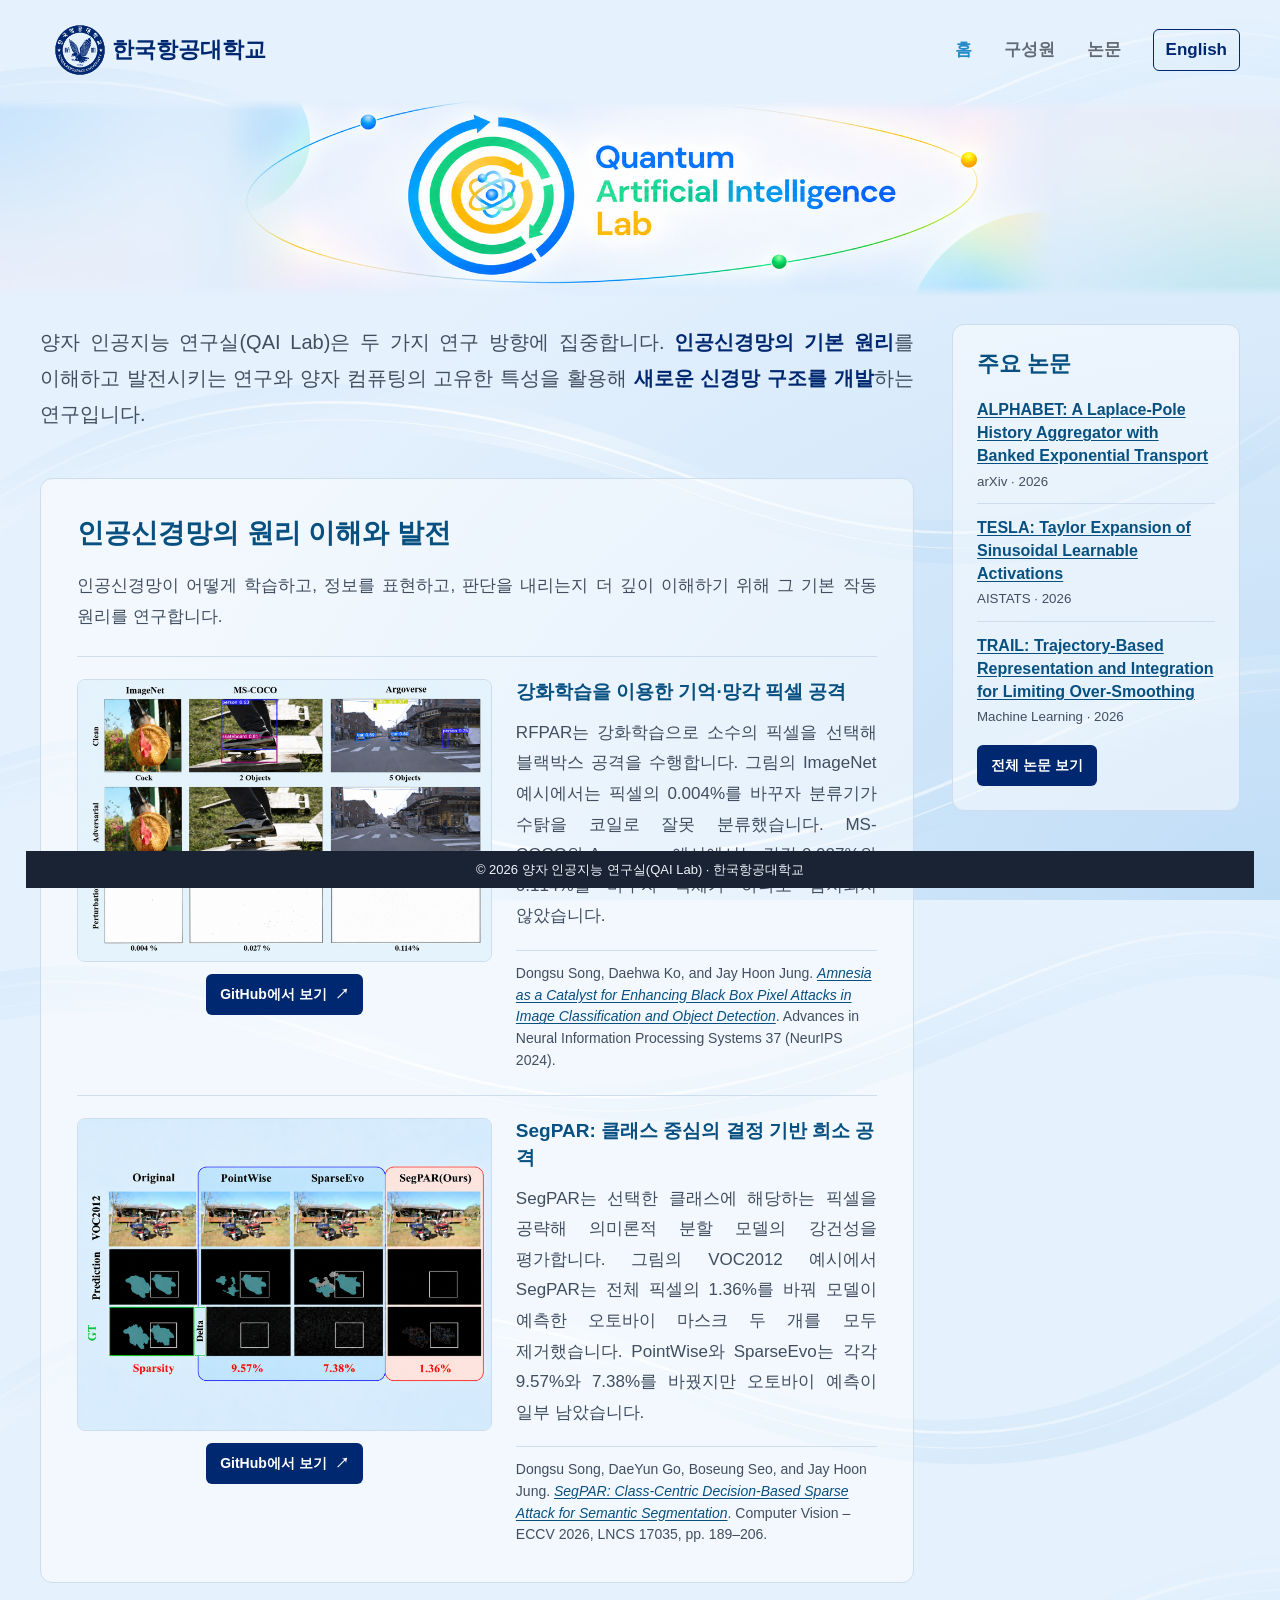
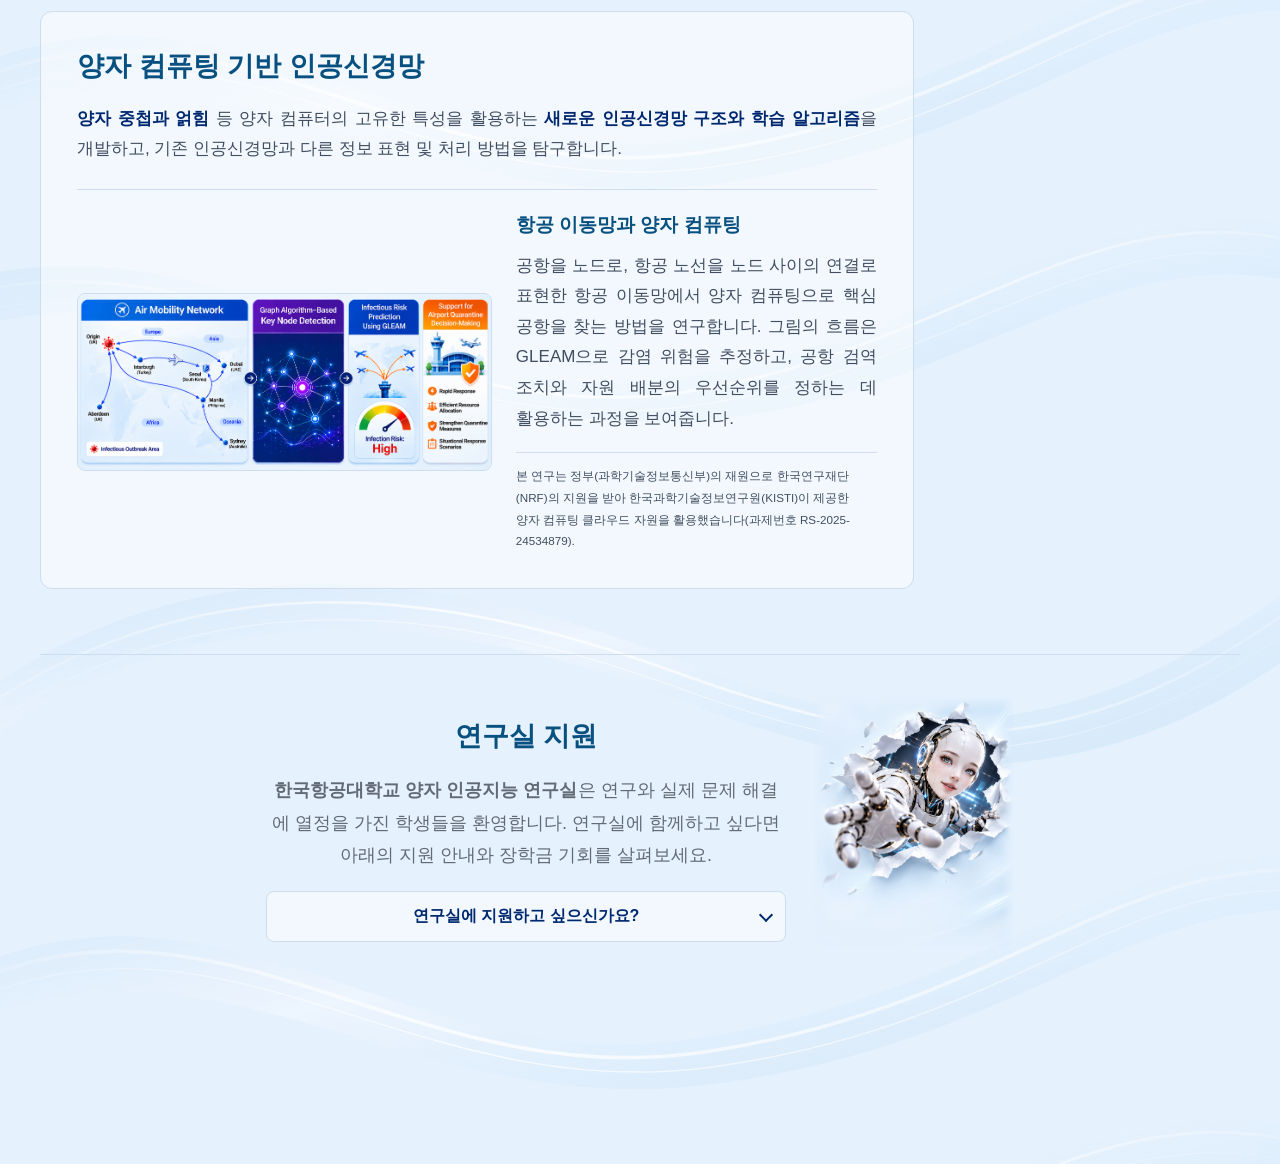
==== ko/index.html @ aff73ffa "Show selected publications on the Korean homepage" ====
<!doctype html>
<html lang="ko">
<head>
  <meta charset="utf-8">
  <meta name="viewport" content="width=device-width, initial-scale=1">
  <meta name="description" content="한국항공대학교 양자 인공지능 연구실(QAI Lab)입니다.">
  <title>QAI Lab | 양자 인공지능 연구실</title>
  <link rel="stylesheet" href="../assets/css/styles.css">
</head>
<body>
  <a class="skip-link" href="#main">본문 바로가기</a>
  <header class="site-header">
    <div class="container header-inner">
      <a class="brand" href="https://www.kau.ac.kr/" aria-label="한국항공대학교 공식 홈페이지">
        <img src="../assets/images/kau-emblem.png" width="80" height="80" alt="한국항공대학교 로고">
        <span>한국항공대학교</span>
      </a>
      <nav aria-label="주 메뉴">
        <ul class="nav-links">
          <li><a href="#home" aria-current="page">홈</a></li>
          <li><a href="members.html">구성원</a></li>
          <li><a href="publications.html">논문</a></li>
          <li><a class="language-switch" href="../index.html" hreflang="en" lang="en">English</a></li>
        </ul>
      </nav>
    </div>
  </header>
  <main id="main">
    <section class="hero" id="home" aria-label="양자 인공지능 연구실">
      <img src="../assets/images/Quantum_AI_Lab_redrawn_2172x333.png" width="2172" height="333" fetchpriority="high" alt="양자 인공지능 연구실 배너">
    </section>
    <section class="intro container home-overview" aria-label="연구실 소개">
      <p class="intro-lead">양자 인공지능 연구실(QAI Lab)은 두 가지 연구 방향에 집중합니다. <strong>인공신경망의 기본 원리</strong>를 이해하고 발전시키는 연구와 양자 컴퓨팅의 고유한 특성을 활용해 <strong>새로운 신경망 구조를 개발</strong>하는 연구입니다.</p>

      <aside class="home-publications" aria-labelledby="home-publications-title">
        <h2 id="home-publications-title">주요 논문</h2>
        <ul class="publication-list" role="list" lang="en">
          <li>
            <a href="publications.html#publication-alphabet">ALPHABET: A Laplace-Pole History Aggregator with Banked Exponential Transport</a>
            <small>arXiv · 2026</small>
          </li>
          <li>
            <a href="publications.html#publication-tesla">TESLA: Taylor Expansion of Sinusoidal Learnable Activations</a>
            <small>AISTATS · 2026</small>
          </li>
          <li>
            <a href="publications.html#publication-trail">TRAIL: Trajectory-Based Representation and Integration for Limiting Over-Smoothing</a>
            <small>Machine Learning · 2026</small>
          </li>
        </ul>
        <a class="research-teaser-link" href="publications.html">전체 논문 보기</a>
      </aside>

      <section class="research-direction" aria-labelledby="research-neural">
        <h2 id="research-neural">인공신경망의 원리 이해와 발전</h2>
        <p>인공신경망이 어떻게 학습하고, 정보를 표현하고, 판단을 내리는지 더 깊이 이해하기 위해 그 기본 작동 원리를 연구합니다.</p>

        <section class="research-topic research-teaser" aria-labelledby="research-rfpar">
          <div class="research-teaser-media">
            <a class="research-teaser-image" href="../assets/images/rfpar.png" target="_blank" rel="noopener" aria-label="RFPAR 원본 이미지를 새 탭에서 열기">
              <img src="../assets/images/rfpar.png" width="1520" height="1034" loading="lazy" alt="ImageNet, MS-COCO, Argoverse의 원본 이미지와 RFPAR 공격 결과, 그리고 변경된 픽셀을 비교한 그림.">
            </a>
            <a class="research-teaser-link" href="https://github.com/KAU-QuantumAILab/RFPAR">GitHub에서 보기 <span aria-hidden="true">↗</span></a>
          </div>
          <div>
            <h3 id="research-rfpar">강화학습을 이용한 기억·망각 픽셀 공격</h3>
            <p>RFPAR는 강화학습으로 소수의 픽셀을 선택해 블랙박스 공격을 수행합니다. 그림의 ImageNet 예시에서는 픽셀의 0.004%를 바꾸자 분류기가 수탉을 코일로 잘못 분류했습니다. MS-COCO와 Argoverse 예시에서는 각각 0.027%와 0.114%를 바꾸자 객체가 하나도 탐지되지 않았습니다.</p>
            <p class="research-teaser-citation" lang="en">Dongsu Song, Daehwa Ko, and Jay Hoon Jung. <cite><a href="https://proceedings.nips.cc/paper_files/paper/2024/hash/9e770fcdb456400325c11d58b3a04d08-Abstract-Conference.html">Amnesia as a Catalyst for Enhancing Black Box Pixel Attacks in Image Classification and Object Detection</a></cite>. Advances in Neural Information Processing Systems 37 (NeurIPS 2024).</p>
          </div>
        </section>

        <section class="research-topic research-teaser" aria-labelledby="research-segpar">
          <div class="research-teaser-media">
            <a class="research-teaser-image" href="../assets/images/eccv2.png" target="_blank" rel="noopener" aria-label="SegPAR 원본 이미지를 새 탭에서 열기">
              <img src="../assets/images/eccv2.png" width="1446" height="800" loading="lazy" alt="VOC2012의 원본 분할 결과와 PointWise, SparseEvo, SegPAR 공격 이후의 결과를 비교한 그림.">
            </a>
            <a class="research-teaser-link" href="https://github.com/KAU-QuantumAILab/SegPAR">GitHub에서 보기 <span aria-hidden="true">↗</span></a>
          </div>
          <div>
            <h3 id="research-segpar">SegPAR: 클래스 중심의 결정 기반 희소 공격</h3>
            <p>SegPAR는 선택한 클래스에 해당하는 픽셀을 공략해 의미론적 분할 모델의 강건성을 평가합니다. 그림의 VOC2012 예시에서 SegPAR는 전체 픽셀의 1.36%를 바꿔 모델이 예측한 오토바이 마스크 두 개를 모두 제거했습니다. PointWise와 SparseEvo는 각각 9.57%와 7.38%를 바꿨지만 오토바이 예측이 일부 남았습니다.</p>
            <p class="research-teaser-citation" lang="en">Dongsu Song, DaeYun Go, Boseung Seo, and Jay Hoon Jung. <cite><a href="https://arxiv.org/abs/2608.11285">SegPAR: Class-Centric Decision-Based Sparse Attack for Semantic Segmentation</a></cite>. Computer Vision – ECCV 2026, LNCS 17035, pp. 189–206.</p>
          </div>
        </section>
      </section>

      <section class="research-direction" aria-labelledby="research-quantum">
        <h2 id="research-quantum">양자 컴퓨팅 기반 인공신경망</h2>
        <p><strong>양자 중첩과 얽힘</strong> 등 양자 컴퓨터의 고유한 특성을 활용하는 <strong>새로운 인공신경망 구조와 학습 알고리즘</strong>을 개발하고, 기존 인공신경망과 다른 정보 표현 및 처리 방법을 탐구합니다.</p>
        <section class="research-topic research-teaser" aria-labelledby="research-qai-algorithm">
          <div class="research-teaser-media research-teaser-media-centered">
            <a class="research-teaser-image" href="../assets/images/QAI-Algorithm.png" target="_blank" rel="noopener" aria-label="QAI 알고리즘 원본 이미지를 새 탭에서 열기">
              <img src="../assets/images/QAI-Algorithm.png" width="1918" height="820" loading="lazy" alt="항공 이동망 분석에서 그래프 기반 핵심 공항 식별, GLEAM 감염 위험 추정, 공항 검역 의사결정으로 이어지는 흐름.">
            </a>
          </div>
          <div>
            <h3 id="research-qai-algorithm">항공 이동망과 양자 컴퓨팅</h3>
            <p>공항을 노드로, 항공 노선을 노드 사이의 연결로 표현한 항공 이동망에서 양자 컴퓨팅으로 핵심 공항을 찾는 방법을 연구합니다. 그림의 흐름은 GLEAM으로 감염 위험을 추정하고, 공항 검역 조치와 자원 배분의 우선순위를 정하는 데 활용하는 과정을 보여줍니다.</p>
            <p class="research-teaser-citation"><small>본 연구는 정부(과학기술정보통신부)의 재원으로 한국연구재단(NRF)의 지원을 받아 한국과학기술정보연구원(KISTI)이 제공한 양자 컴퓨팅 클라우드 자원을 활용했습니다(과제번호 RS-2025-24534879).</small></p>
          </div>
        </section>
      </section>
    </section>
    <div class="content-sections container">
      <section class="content-section join-us-layout" id="join-us" aria-labelledby="join-us-title">
        <div>
          <h2 id="join-us-title">연구실 지원</h2>
          <p><strong>한국항공대학교 양자 인공지능 연구실</strong>은 연구와 실제 문제 해결에 열정을 가진 학생들을 환영합니다. 연구실에 함께하고 싶다면 아래의 지원 안내와 장학금 기회를 살펴보세요.</p>
          <details class="join-us-contact">
            <summary>연구실에 지원하고 싶으신가요?</summary>
            <div class="join-us-contact-info">
              한국항공대학교 정재훈 교수에게 문의하기<br>
              <a href="mailto:jhjung@kau.ac.kr">jhjung@kau.ac.kr</a>
            </div>
          </details>
        </div>
        <img src="../assets/images/join-us.png" width="1086" height="1448" loading="lazy" alt="종이가 찢어진 틈 사이로 손을 내미는 휴머노이드 로봇.">
      </section>
    </div>
  </main>
  <footer class="site-footer">
    <p>© 2026 양자 인공지능 연구실(QAI Lab) · 한국항공대학교</p>
  </footer>
</body>
</html>
---- assets/css/styles.css ----
:root {
  color-scheme: light;
  --blue: #075080;
  --text: #626b75;
  --line: #cddded;
  --page-bg: #e5f1fd;
  --footer-clearance: calc(88px + env(safe-area-inset-bottom, 0px));
}
* { box-sizing: border-box; }
html { scroll-behavior: smooth; scroll-padding-top: 24px; scroll-padding-bottom: var(--footer-clearance); background: var(--page-bg); }
body { margin: 0; padding-bottom: var(--footer-clearance); font-family: Arial, "Noto Sans", sans-serif; color: var(--text); background-color: var(--page-bg); background-image: url("../images/page-waves.svg"), radial-gradient(ellipse at bottom right, #c0ddf6 0%, transparent 65%); background-size: 100% 100vh, auto; background-repeat: repeat-y, no-repeat; background-attachment: scroll, fixed; min-height: 100vh; line-height: 1.8; }
a { color: inherit; }
.container { width: min(1320px, calc(100% - 80px)); margin-inline: auto; }
.skip-link { position: absolute; top: -100px; left: 16px; z-index: 10; padding: 8px 16px; background: var(--page-bg); color: var(--blue); }
.skip-link:focus { top: 12px; }
a:focus-visible { outline: 3px solid #308bc4; outline-offset: 5px; }
.site-header { background: transparent; }
.header-inner { min-height: 100px; display: flex; align-items: center; justify-content: space-between; gap: 24px; }
.brand { display: inline-flex; align-items: center; gap: 4px; text-decoration: none; color: #002870; font-size: 22px; font-weight: 700; line-height: 1.3; }
/* Offset the whitespace inside the emblem so the visible logo sits beside the name. */
.brand img { display: block; flex-shrink: 0; width: 80px; height: 80px; margin-right: -12px; object-fit: contain; }

.nav-links { display: flex; align-items: center; gap: 32px; list-style: none; padding: 0; margin: 0; }
.nav-links a { display: block; padding-block: 10px; font-size: 17px; font-weight: 700; text-decoration: none; }
.nav-links a:hover { color: #258bc9; }
.nav-links a[aria-current="page"] { color: #258bc9; }
.nav-links .language-switch { padding: 5px 12px; border: 1px solid currentColor; border-radius: 6px; color: #002870; white-space: nowrap; }
.nav-links .language-switch:hover { background: #dceafa; }
:lang(ko) .intro p { word-break: keep-all; overflow-wrap: anywhere; }
.hero { background: transparent; }
.hero img { display: block; width: 100%; max-width: 2172px; height: auto; margin-inline: auto; -webkit-mask-image: linear-gradient(to bottom, transparent, #000 5%, #000 95%, transparent); mask-image: linear-gradient(to bottom, transparent, #000 5%, #000 95%, transparent); }
.intro { max-width: 960px; padding-block: 28px 65px; color: #414e60; }
.intro p { text-align: justify; font-size: 17px; }
.intro .intro-lead { font-size: clamp(16px, 2vw, 20px); }
.intro strong { color: #002870; }
.home-publications {
  padding: clamp(16px, 2vw, 24px);
  border: 1px solid var(--line);
  border-radius: 12px;
  background: rgba(255, 255, 255, 0.5);
}
.home-publications h2 { font-size: 22px; }
.home-publications .publication-list { margin-bottom: 18px; }
.home-publications .publication-list > li { line-height: 1.45; }
.home-publications .publication-list > li + li { margin-top: 12px; padding-top: 12px; }
.home-publications .publication-list a { color: var(--blue); font-weight: 700; text-underline-offset: 2px; }
.home-publications .publication-list small { display: block; margin-top: 4px; }
@media (min-width: 1100px) {
  .home-overview {
    display: grid;
    grid-template-columns: minmax(0, 1fr) minmax(16rem, 24%);
    column-gap: clamp(24px, 3vw, 44px);
    max-width: 1320px;
  }
  .home-overview > .intro-lead,
  .home-overview > .research-direction { grid-column: 1; }
  .home-publications { grid-column: 2; grid-row: 1 / span 3; align-self: start; }
}
.research-direction {
  margin-top: 28px;
  padding: clamp(18px, 4vw, 36px);
  border: 1px solid var(--line);
  border-radius: 12px;
  background: rgba(255, 255, 255, 0.5);
}
.research-direction h2 { font-size: clamp(20px, 2.5vw, 27px); }
.research-topic { margin-top: 24px; padding-top: 22px; border-top: 1px solid var(--line); }
.research-topic h3 { margin: 0 0 12px; color: var(--blue); font-size: clamp(17px, 2vw, 21px); line-height: 1.4; }
.research-teaser h3 { font-size: clamp(15px, calc(2vw - 2px), 19px); }
.research-direction p:last-child { margin-bottom: 0; }
.research-teaser { display: grid; grid-template-columns: minmax(0, 1.15fr) minmax(0, 1fr); align-items: start; gap: 24px; }
.research-teaser-media { display: grid; justify-items: start; gap: 12px; }
.research-teaser-media-centered { align-self: center; }
.research-teaser-image { display: block; width: 100%; cursor: zoom-in; }
.research-teaser-media img { display: block; width: 100%; height: auto; border: 1px solid var(--line); border-radius: 8px; }
.research-teaser-link { justify-self: center; display: inline-flex; align-items: center; gap: 8px; padding: 8px 14px; border-radius: 6px; background: #002870; color: #fff; font-size: 14px; font-weight: 700; text-decoration: none; }
.research-teaser-link:hover { background: var(--blue); }
.intro p.research-teaser-citation { padding-top: 12px; border-top: 1px solid var(--line); font-size: 14px; line-height: 1.55; text-align: left; }
.research-teaser-citation a { color: var(--blue); text-underline-offset: 2px; }
@media (max-width: 680px) {
  .research-teaser { grid-template-columns: minmax(0, 1fr); gap: 18px; }
}
h1, h2 { color: var(--blue); line-height: 1.4; }
h1 { margin: 0 0 42px; text-align: center; font-size: clamp(24px, 2.2vw, 34px); }
p { margin: 0 0 18px; font-size: 18px; }
.placeholder { color: #737c86; }
.content-sections { padding-bottom: 70px; }
.content-section { padding-block: 42px; border-top: 1px solid var(--line); }
.publication-year + .publication-year { margin-top: 36px; }
.publication-year > h2 {
  padding-bottom: 8px;
  border-bottom: 1px solid var(--line);
}
.publication-list { list-style: none; margin: 0; padding-inline-start: 0; }
.publication-list > li + li {
  margin-top: 18px;
  padding-top: 18px;
  border-top: 1px solid var(--line);
}
.publication-list > li[id]:target .publication-entry {
  outline: 2px solid var(--blue);
  outline-offset: 6px;
  border-radius: 6px;
}
.publication-entry {
  display: grid;
  grid-template-columns: minmax(0, 230px) minmax(0, 1fr);
  gap: clamp(16px, 3vw, 28px);
  align-items: center;
}
.publication-entry > p { margin: 0; overflow-wrap: anywhere; }
.publication-teaser { display: block; width: 100%; max-width: 260px; }
.publication-teaser img {
  display: block;
  width: 100%;
  height: auto;
  aspect-ratio: 13 / 8;
  object-fit: contain;
  border: 1px solid var(--line);
  border-radius: 8px;
  background: #fff;
}
.publication-teaser--illustration { margin: 0; }
.publication-teaser--illustration figcaption {
  margin-top: 4px;
  color: var(--text);
  font-size: 12px;
  line-height: 1.4;
}
.publication-teaser--alphabet {
  display: grid;
  place-items: center;
  aspect-ratio: 13 / 8;
  border: 1px solid var(--line);
  border-radius: 8px;
  background: #f8f9fd url("../images/publications/alphabet-frame.png") center / cover no-repeat;
}
.publication-teaser--alphabet svg { display: block; width: 50%; height: auto; }
.publication-teaser--tesla img {
  aspect-ratio: 2284 / 2450;
  object-fit: cover;
  object-position: top;
}
@media (max-width: 600px) {
  .publication-entry { grid-template-columns: minmax(0, 1fr); gap: 12px; }
}
.join-us-layout {
  display: grid;
  grid-template-columns: minmax(0, 520px) minmax(0, 200px);
  justify-content: center;
  align-items: center;
  gap: clamp(16px, 3vw, 28px);
  text-align: center;
}
.join-us-layout p { margin-bottom: 0; }
.join-us-layout img {
  display: block;
  width: 100%;
  max-width: 200px;
  height: auto;
  mask-image:
    linear-gradient(to right, transparent, #000 7%, #000 94%, transparent),
    linear-gradient(to bottom, transparent, #000 5%, #000 68%, transparent 94%);
  mask-composite: intersect;
}
.join-us-contact {
  margin-top: 20px;
  border: 1px solid var(--line);
  border-radius: 8px;
  background: rgba(255, 255, 255, 0.5);
}
.join-us-contact summary {
  position: relative;
  padding: 10px 32px;
  color: #002870;
  font-weight: 700;
  cursor: pointer;
  list-style: none;
}
.join-us-contact summary::-webkit-details-marker { display: none; }
.join-us-contact summary::after {
  content: "";
  position: absolute;
  top: 50%;
  right: 14px;
  width: 8px;
  height: 8px;
  border-right: 2px solid currentColor;
  border-bottom: 2px solid currentColor;
  transform: translateY(-70%) rotate(45deg);
}
.join-us-contact[open] summary::after { transform: translateY(-30%) rotate(225deg); }
.join-us-contact-info { padding: 10px 12px; border-top: 1px solid var(--line); }
.join-us-contact-info a { color: #002870; }
@media (max-width: 680px) {
  .join-us-layout { grid-template-columns: minmax(0, 520px); }
  .join-us-layout img { justify-self: center; }
}
h2 { margin: 0 0 18px; font-size: 27px; }
.site-footer {
  position: fixed;
  inset-inline: clamp(8px, 2vw, 32px);
  bottom: calc(12px + env(safe-area-inset-bottom, 0px));
  z-index: 5;
  padding: 9px 16px;
  background: #192334;
  color: #f1f5fa;
  text-align: center;
}
.site-footer p {
  margin: 0;
  font-size: 13px;
  line-height: 1.5;
  text-wrap: balance;
}
@media (max-width: 1000px) {
  .container { width: calc(100% - 40px); }
  .header-inner { flex-direction: column; gap: 4px; padding-block: 14px; }
  .brand { font-size: clamp(16px, 3.5vw, 22px); }
  .brand img { width: 64px; height: 64px; margin-right: -9px; }
  .nav-links { justify-content: center; flex-wrap: wrap; gap: 2px 20px; }
  .nav-links a { font-size: 14px; }
  .intro { padding-block: 20px 40px; }
  h1 { margin-bottom: 26px; }
  p { font-size: 16px; }
  .intro p { font-size: 15px; }
  .content-section { padding-block: 30px; }
}
@media (prefers-reduced-motion: reduce) { html { scroll-behavior: auto; } }

.members-section {
  max-width: 1180px;
  margin-inline: auto;
  padding-block: clamp(28px, 5vw, 64px);
  border-top: 1px solid var(--line);
  color: #414e60;
}
.members-section > h1 {
  margin: 0 0 24px;
  text-align: left;
  font-size: clamp(24px, 3vw, 34px);
}
.member-lead > h1 { margin: 0 0 18px; text-align: start; font-size: 27px; }
.members-story { max-width: 85ch; font-size: clamp(15px, 1.4vw, 18px); line-height: 1.75; }
.members-story.member-lead-layout { display: flow-root; max-width: none; }
.member-lead-layout > p,
.member-lead-layout > ul { text-align: justify; letter-spacing: -0.02em; line-height: 1.4; }
.member-lead-layout .member-profile {
  float: right;
  margin-inline-start: clamp(24px, 4vw, 48px);
}
.members-story .members-research-title {
  margin: 0 0 16px;
  color: inherit;
  font-size: 1.2em;
  font-weight: 700;
  line-height: 1.4;
}
.members-story p { margin-bottom: 22px; font-size: inherit; }
.members-story p:last-child { margin-bottom: 0; }
.members-story ul { margin: 0 0 22px; padding-inline-start: 1.5em; }
.members-story li + li { margin-top: 14px; }
.member-profile {
  width: min(100%, 286px);
  margin: 0 0 24px;
  padding: 16px;
  border: 1px solid var(--line);
  border-radius: 10px;
  background: rgba(255, 255, 255, .55);
  text-align: center;
  font-size: 15px;
  line-height: 1.55;
}
.member-profile p { margin: 0; font-size: clamp(16px, 1.6vw, 21px); }
.member-profile img { display: block; width: 100%; height: auto; margin-bottom: 12px; border-radius: 6px; }
.member-profile h3 { margin: 0 0 4px; color: var(--blue); font-size: clamp(18px, 2vw, 22px); }
.member-groups {
  display: grid;
  grid-template-columns: repeat(3, minmax(0, 1fr));
  gap: 16px;
  margin-top: 36px;
}
.member-group {
  padding: 18px;
  border: 1px solid var(--line);
  border-radius: 10px;
  background: rgba(255, 255, 255, .55);
}
.member-group h2 { margin: 0; font-size: 19px; }
.member-groups.member-directory { grid-template-columns: minmax(0, 1fr); }
.member-roster {
  display: grid;
  grid-template-columns: repeat(auto-fill, minmax(min(100%, 132px), 1fr));
  gap: 20px;
  max-width: 684px;
  margin: 16px 0 0;
  padding: 0;
  list-style: none;
}
.member-roster li { max-width: 156px; text-align: center; font-weight: 700; }
.member-roster img {
  display: block;
  width: 100%;
  height: auto;
  aspect-ratio: 4 / 5;
  object-fit: contain;
  border-radius: 6px;
  margin-bottom: 8px;
}
@media (max-width: 720px) {
  .member-lead-layout .member-profile { float: none; margin-inline: auto; }
  .member-profile { margin-inline: auto; }
  .member-groups { grid-template-columns: 1fr; }
}
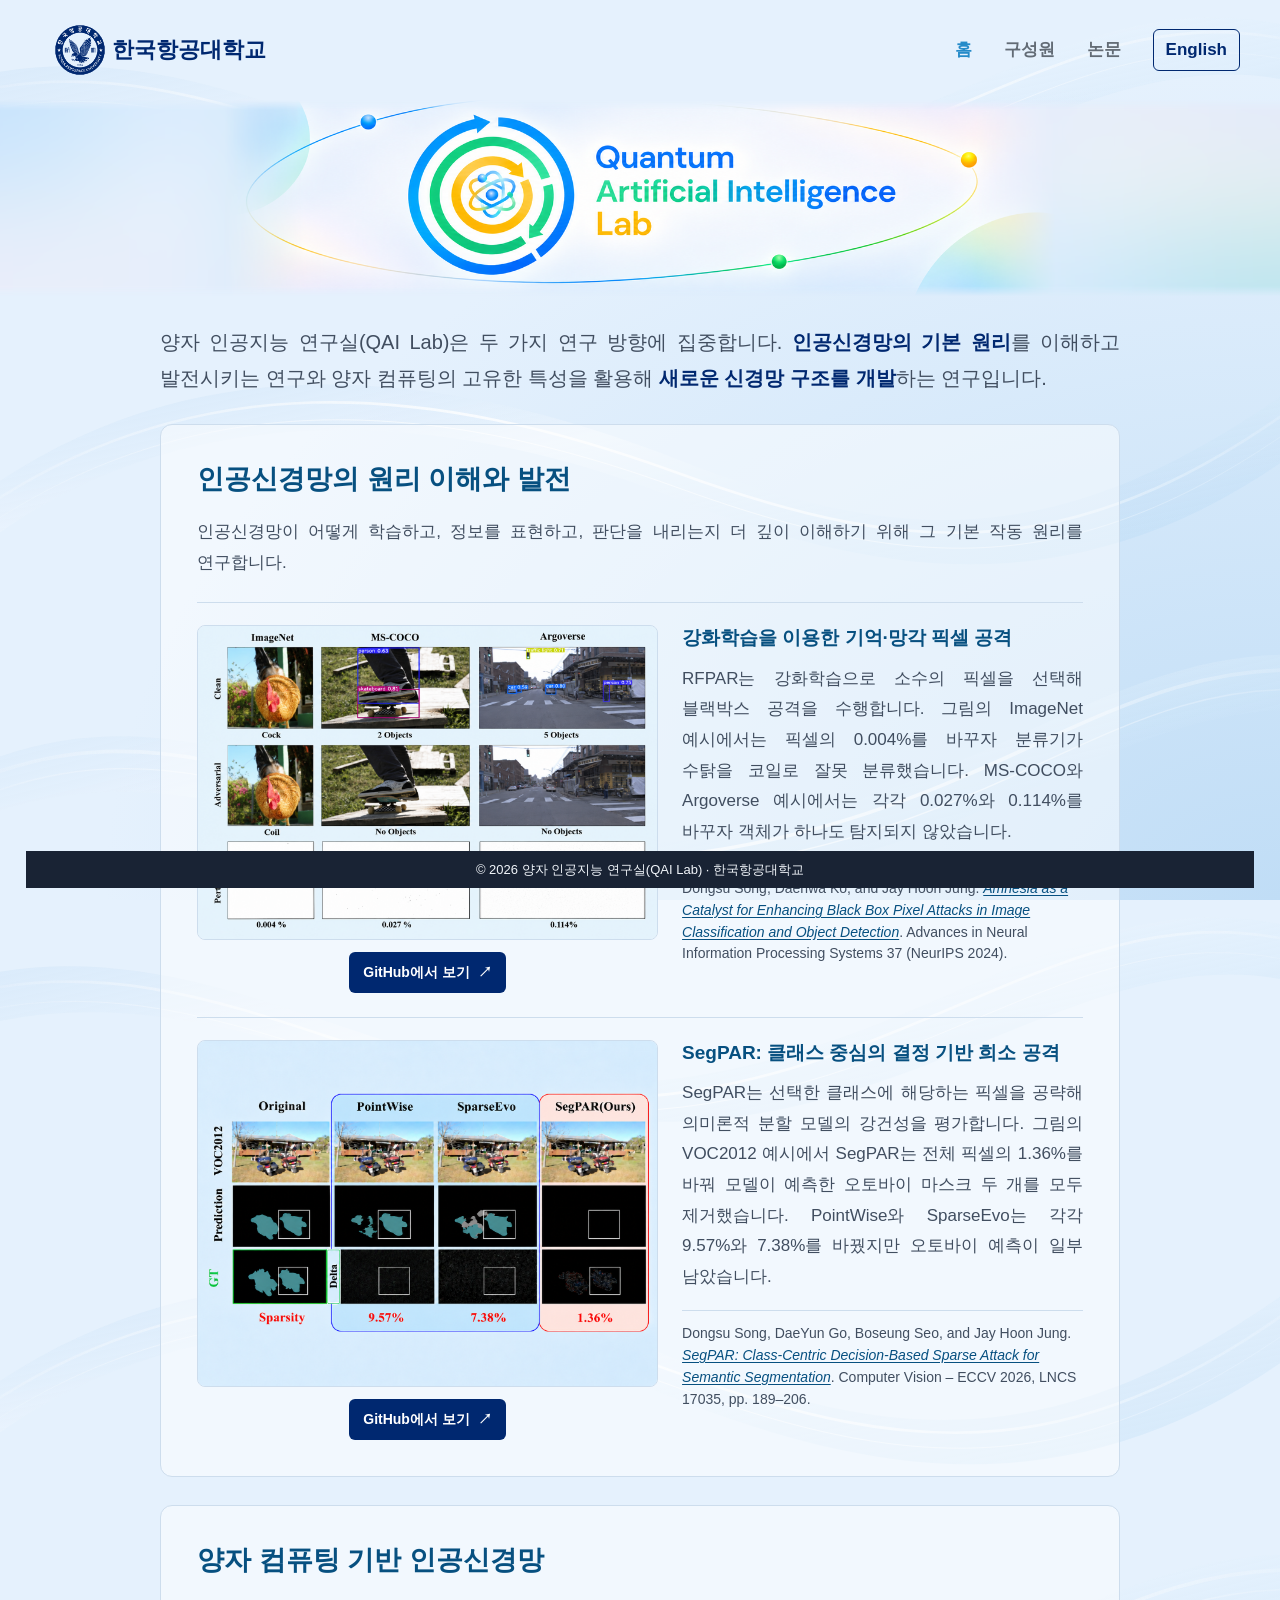
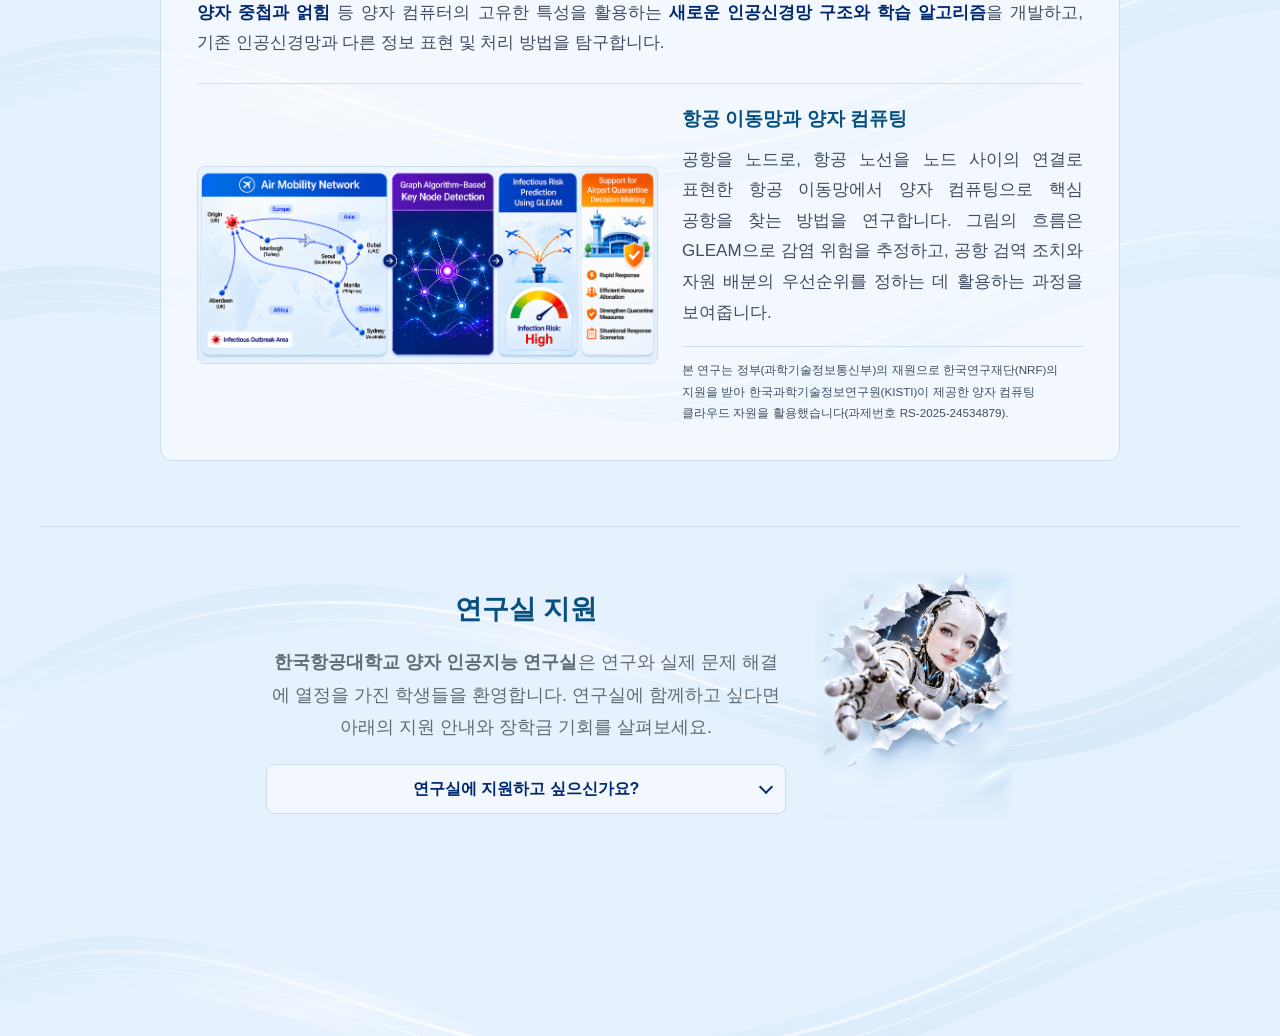
==== commit 6ed36381: "Revert selected publications changes to Korean homepage" ====
--- a/ko/index.html
+++ b/ko/index.html
@@ -29,27 +29,8 @@
     <section class="hero" id="home" aria-label="양자 인공지능 연구실">
       <img src="../assets/images/Quantum_AI_Lab_redrawn_2172x333.png" width="2172" height="333" fetchpriority="high" alt="양자 인공지능 연구실 배너">
     </section>
-    <section class="intro container home-overview" aria-label="연구실 소개">
+    <section class="intro container" aria-label="연구실 소개">
       <p class="intro-lead">양자 인공지능 연구실(QAI Lab)은 두 가지 연구 방향에 집중합니다. <strong>인공신경망의 기본 원리</strong>를 이해하고 발전시키는 연구와 양자 컴퓨팅의 고유한 특성을 활용해 <strong>새로운 신경망 구조를 개발</strong>하는 연구입니다.</p>
-
-      <aside class="home-publications" aria-labelledby="home-publications-title">
-        <h2 id="home-publications-title">주요 논문</h2>
-        <ul class="publication-list" role="list" lang="en">
-          <li>
-            <a href="publications.html#publication-alphabet">ALPHABET: A Laplace-Pole History Aggregator with Banked Exponential Transport</a>
-            <small>arXiv · 2026</small>
-          </li>
-          <li>
-            <a href="publications.html#publication-tesla">TESLA: Taylor Expansion of Sinusoidal Learnable Activations</a>
-            <small>AISTATS · 2026</small>
-          </li>
-          <li>
-            <a href="publications.html#publication-trail">TRAIL: Trajectory-Based Representation and Integration for Limiting Over-Smoothing</a>
-            <small>Machine Learning · 2026</small>
-          </li>
-        </ul>
-        <a class="research-teaser-link" href="publications.html">전체 논문 보기</a>
-      </aside>
 
       <section class="research-direction" aria-labelledby="research-neural">
         <h2 id="research-neural">인공신경망의 원리 이해와 발전</h2>
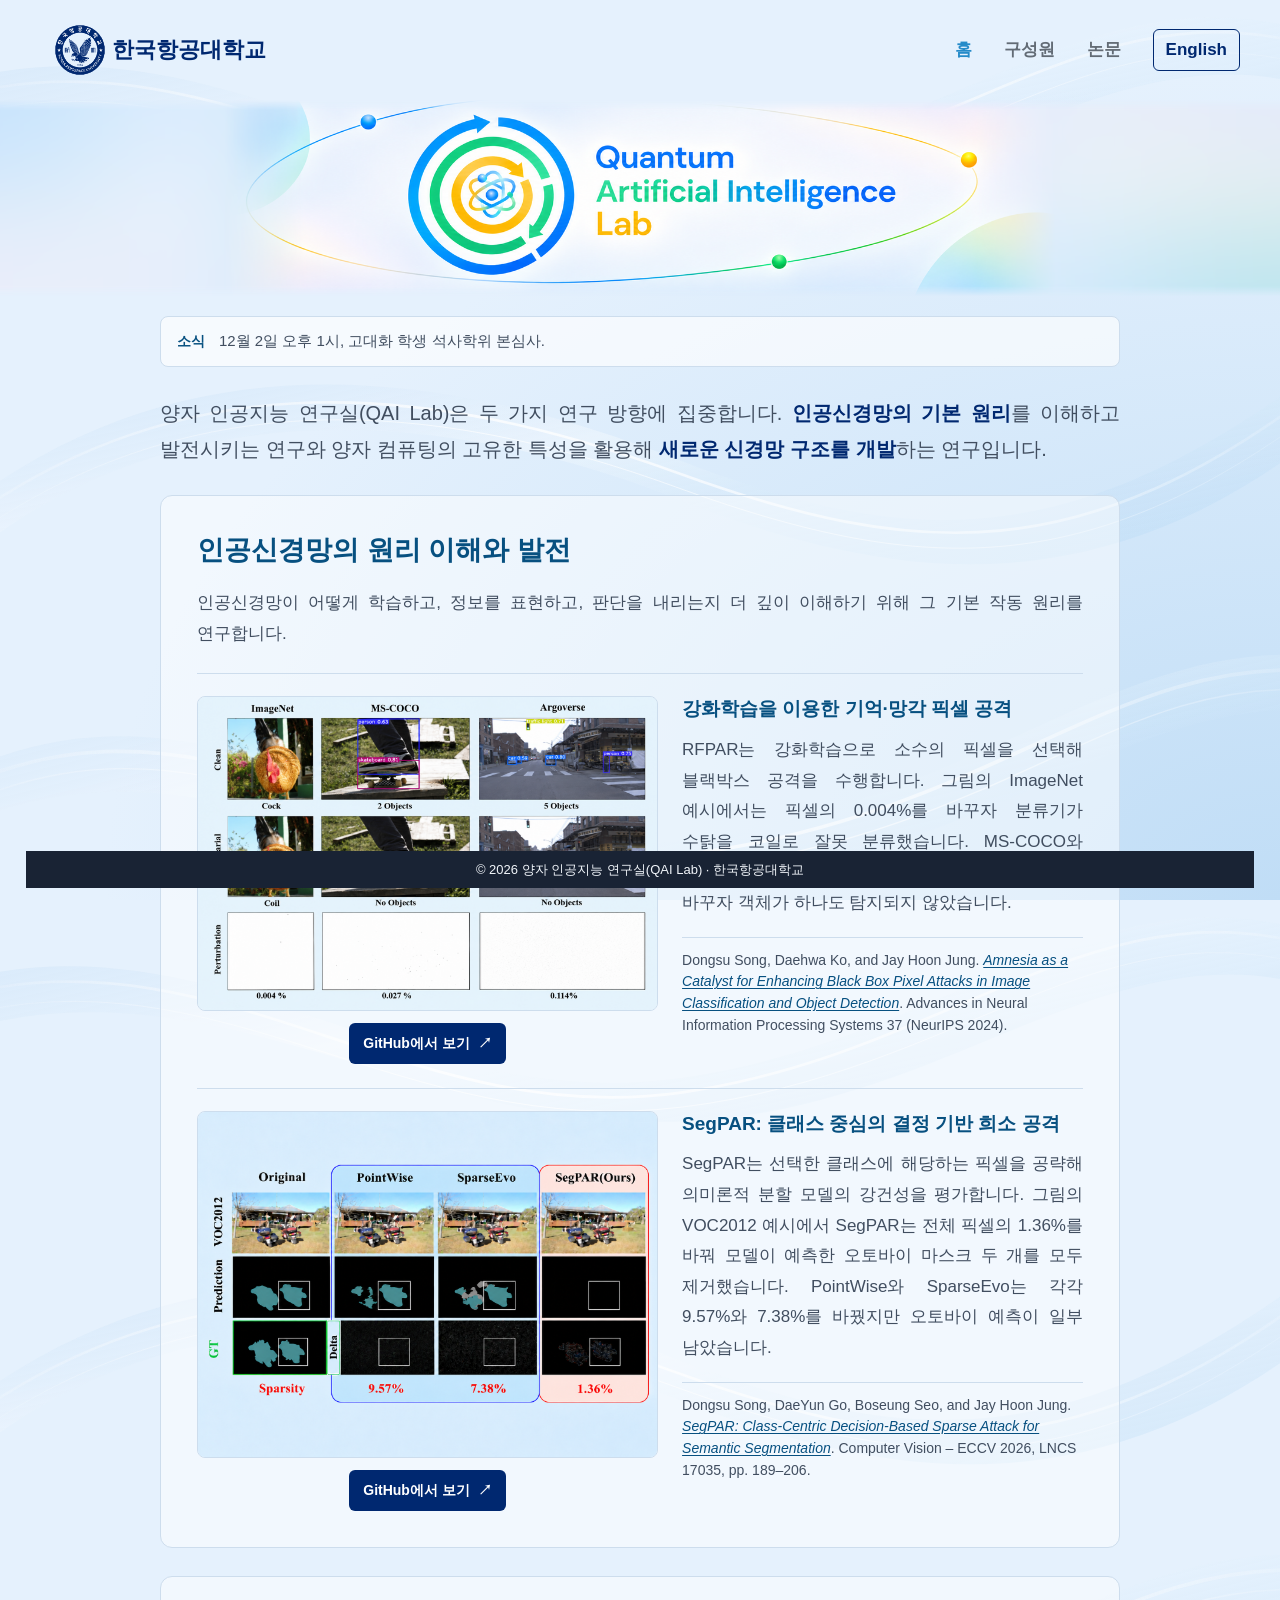
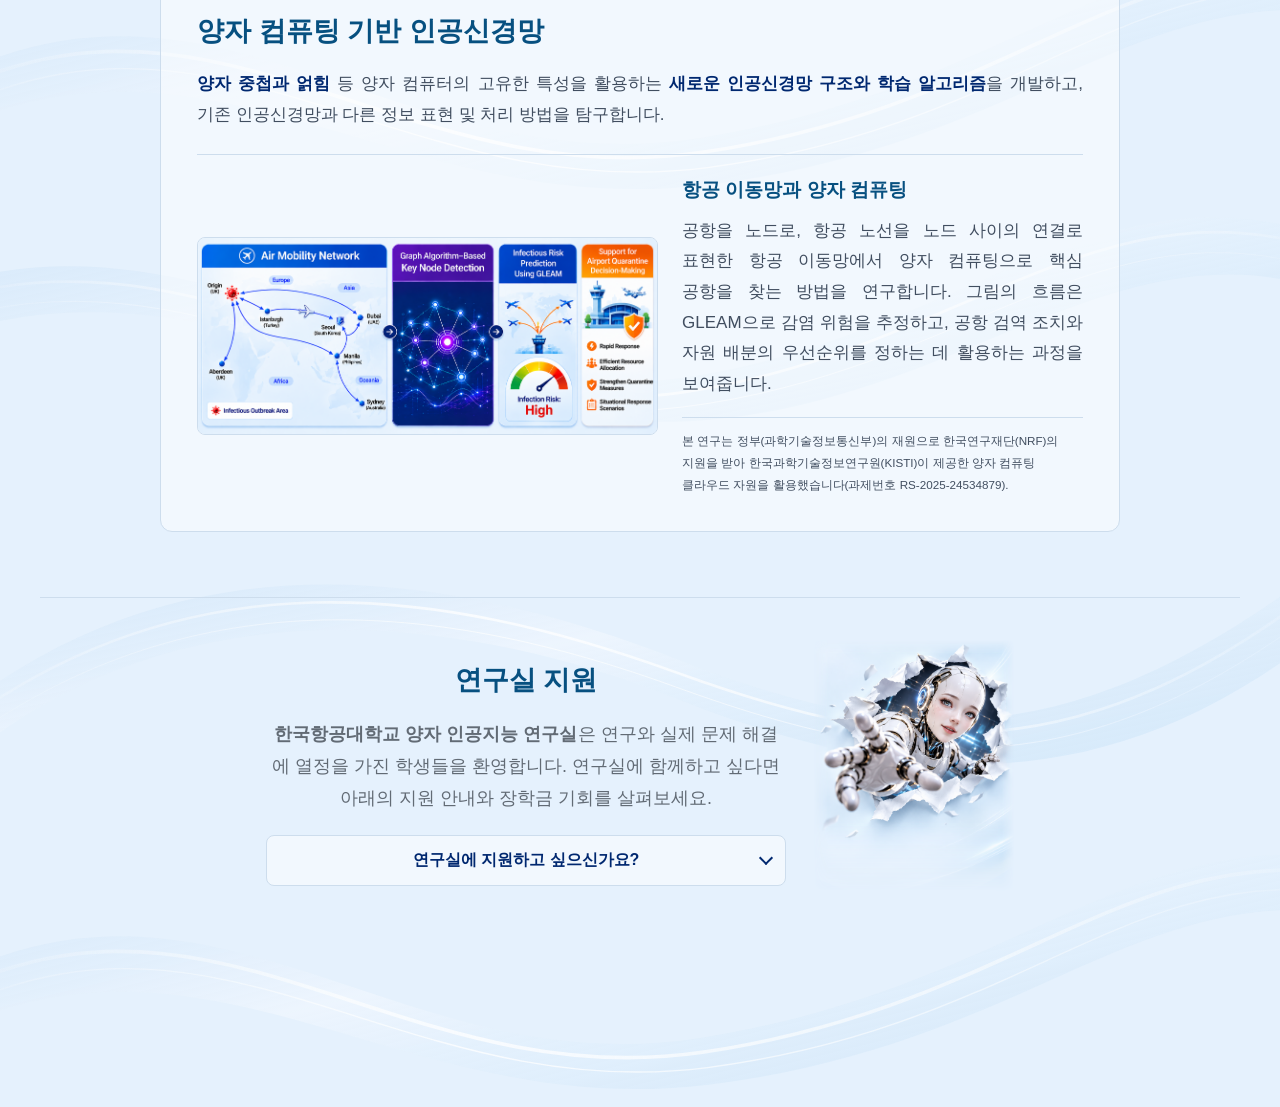
==== commit 45c89ba2: "Add home news strip for Daehwa Ko thesis defense" ====
--- a/ko/index.html
+++ b/ko/index.html
@@ -29,6 +29,10 @@
     <section class="hero" id="home" aria-label="양자 인공지능 연구실">
       <img src="../assets/images/Quantum_AI_Lab_redrawn_2172x333.png" width="2172" height="333" fetchpriority="high" alt="양자 인공지능 연구실 배너">
     </section>
+    <aside class="home-news container" aria-label="연구실 소식">
+      <strong class="home-news-label">소식</strong>
+      <p class="home-news-message"><time datetime="2026-12-02T13:00:00+09:00">12월 2일 오후 1시</time>, 고대화 학생 석사학위 본심사.</p>
+    </aside>
     <section class="intro container" aria-label="연구실 소개">
       <p class="intro-lead">양자 인공지능 연구실(QAI Lab)은 두 가지 연구 방향에 집중합니다. <strong>인공신경망의 기본 원리</strong>를 이해하고 발전시키는 연구와 양자 컴퓨팅의 고유한 특성을 활용해 <strong>새로운 신경망 구조를 개발</strong>하는 연구입니다.</p>
 
--- a/assets/css/styles.css
+++ b/assets/css/styles.css
@@ -29,33 +29,13 @@
 :lang(ko) .intro p { word-break: keep-all; overflow-wrap: anywhere; }
 .hero { background: transparent; }
 .hero img { display: block; width: 100%; max-width: 2172px; height: auto; margin-inline: auto; -webkit-mask-image: linear-gradient(to bottom, transparent, #000 5%, #000 95%, transparent); mask-image: linear-gradient(to bottom, transparent, #000 5%, #000 95%, transparent); }
+.home-news { display: flex; align-items: baseline; gap: 14px; max-width: 960px; margin-block: 20px 0; padding: 12px 16px; border: 1px solid var(--line); border-radius: 8px; background: rgba(255, 255, 255, 0.65); }
+.home-news-label { flex-shrink: 0; color: var(--blue); font-size: 14px; }
+.home-news-message { min-width: 0; margin: 0; color: #414e60; font-size: 15px; line-height: 1.6; word-break: keep-all; overflow-wrap: anywhere; }
 .intro { max-width: 960px; padding-block: 28px 65px; color: #414e60; }
 .intro p { text-align: justify; font-size: 17px; }
 .intro .intro-lead { font-size: clamp(16px, 2vw, 20px); }
 .intro strong { color: #002870; }
-.home-publications {
-  padding: clamp(16px, 2vw, 24px);
-  border: 1px solid var(--line);
-  border-radius: 12px;
-  background: rgba(255, 255, 255, 0.5);
-}
-.home-publications h2 { font-size: 22px; }
-.home-publications .publication-list { margin-bottom: 18px; }
-.home-publications .publication-list > li { line-height: 1.45; }
-.home-publications .publication-list > li + li { margin-top: 12px; padding-top: 12px; }
-.home-publications .publication-list a { color: var(--blue); font-weight: 700; text-underline-offset: 2px; }
-.home-publications .publication-list small { display: block; margin-top: 4px; }
-@media (min-width: 1100px) {
-  .home-overview {
-    display: grid;
-    grid-template-columns: minmax(0, 1fr) minmax(16rem, 24%);
-    column-gap: clamp(24px, 3vw, 44px);
-    max-width: 1320px;
-  }
-  .home-overview > .intro-lead,
-  .home-overview > .research-direction { grid-column: 1; }
-  .home-publications { grid-column: 2; grid-row: 1 / span 3; align-self: start; }
-}
 .research-direction {
   margin-top: 28px;
   padding: clamp(18px, 4vw, 36px);
@@ -97,11 +77,6 @@
   padding-top: 18px;
   border-top: 1px solid var(--line);
 }
-.publication-list > li[id]:target .publication-entry {
-  outline: 2px solid var(--blue);
-  outline-offset: 6px;
-  border-radius: 6px;
-}
 .publication-entry {
   display: grid;
   grid-template-columns: minmax(0, 230px) minmax(0, 1fr);
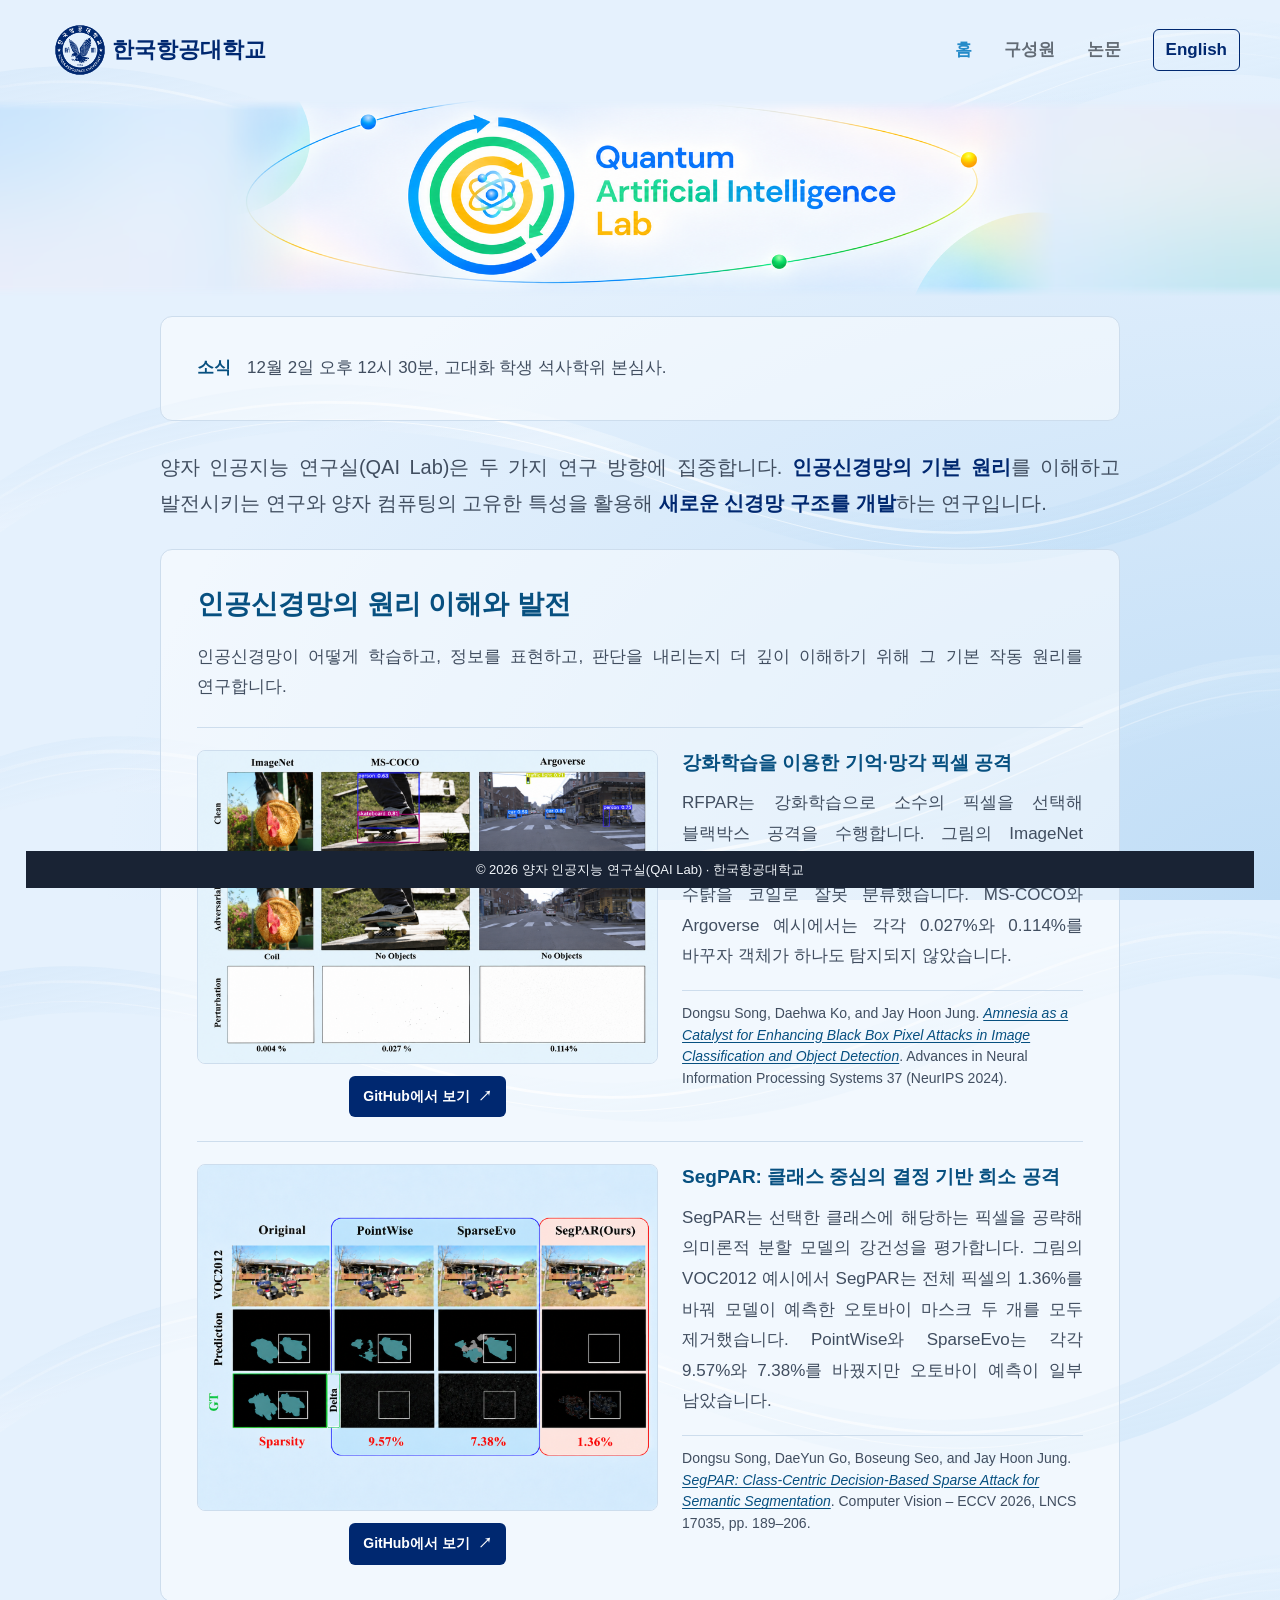
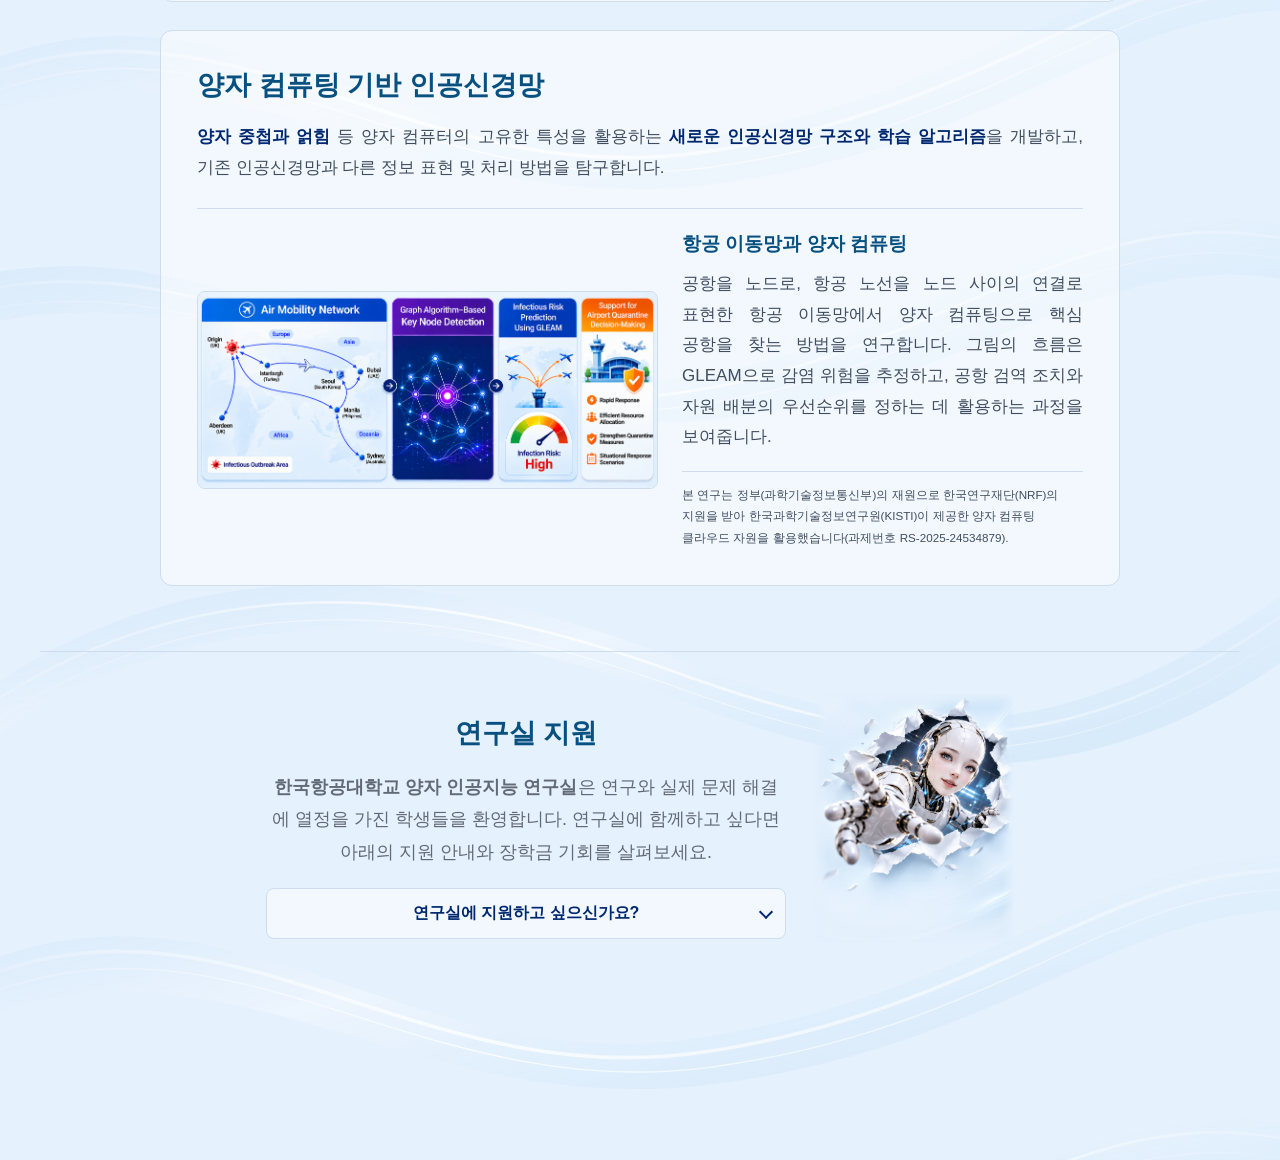
==== commit c0cb58d2: "Align home news box and correct defense time to 12:30" ====
--- a/ko/index.html
+++ b/ko/index.html
@@ -30,8 +30,10 @@
       <img src="../assets/images/Quantum_AI_Lab_redrawn_2172x333.png" width="2172" height="333" fetchpriority="high" alt="양자 인공지능 연구실 배너">
     </section>
     <aside class="home-news container" aria-label="연구실 소식">
-      <strong class="home-news-label">소식</strong>
-      <p class="home-news-message"><time datetime="2026-12-02T13:00:00+09:00">12월 2일 오후 1시</time>, 고대화 학생 석사학위 본심사.</p>
+      <div class="home-news-box">
+        <strong class="home-news-label">소식</strong>
+        <p class="home-news-message"><time datetime="2026-12-02T12:30:00+09:00">12월 2일 오후 12시 30분</time>, 고대화 학생 석사학위 본심사.</p>
+      </div>
     </aside>
     <section class="intro container" aria-label="연구실 소개">
       <p class="intro-lead">양자 인공지능 연구실(QAI Lab)은 두 가지 연구 방향에 집중합니다. <strong>인공신경망의 기본 원리</strong>를 이해하고 발전시키는 연구와 양자 컴퓨팅의 고유한 특성을 활용해 <strong>새로운 신경망 구조를 개발</strong>하는 연구입니다.</p>
--- a/assets/css/styles.css
+++ b/assets/css/styles.css
@@ -29,9 +29,10 @@
 :lang(ko) .intro p { word-break: keep-all; overflow-wrap: anywhere; }
 .hero { background: transparent; }
 .hero img { display: block; width: 100%; max-width: 2172px; height: auto; margin-inline: auto; -webkit-mask-image: linear-gradient(to bottom, transparent, #000 5%, #000 95%, transparent); mask-image: linear-gradient(to bottom, transparent, #000 5%, #000 95%, transparent); }
-.home-news { display: flex; align-items: baseline; gap: 14px; max-width: 960px; margin-block: 20px 0; padding: 12px 16px; border: 1px solid var(--line); border-radius: 8px; background: rgba(255, 255, 255, 0.65); }
-.home-news-label { flex-shrink: 0; color: var(--blue); font-size: 14px; }
-.home-news-message { min-width: 0; margin: 0; color: #414e60; font-size: 15px; line-height: 1.6; word-break: keep-all; overflow-wrap: anywhere; }
+.home-news { max-width: 960px; margin-block: 20px 0; }
+.home-news-box { display: flex; align-items: baseline; flex-wrap: wrap; gap: 8px 16px; padding: clamp(18px, 4vw, 36px); border: 1px solid var(--line); border-radius: 12px; background: rgba(255, 255, 255, 0.5); }
+.home-news-label { flex-shrink: 0; color: var(--blue); font-size: 17px; }
+.home-news-message { flex: 1 1 240px; min-width: 0; margin: 0; color: #414e60; font-size: 17px; line-height: 1.8; word-break: keep-all; overflow-wrap: anywhere; }
 .intro { max-width: 960px; padding-block: 28px 65px; color: #414e60; }
 .intro p { text-align: justify; font-size: 17px; }
 .intro .intro-lead { font-size: clamp(16px, 2vw, 20px); }
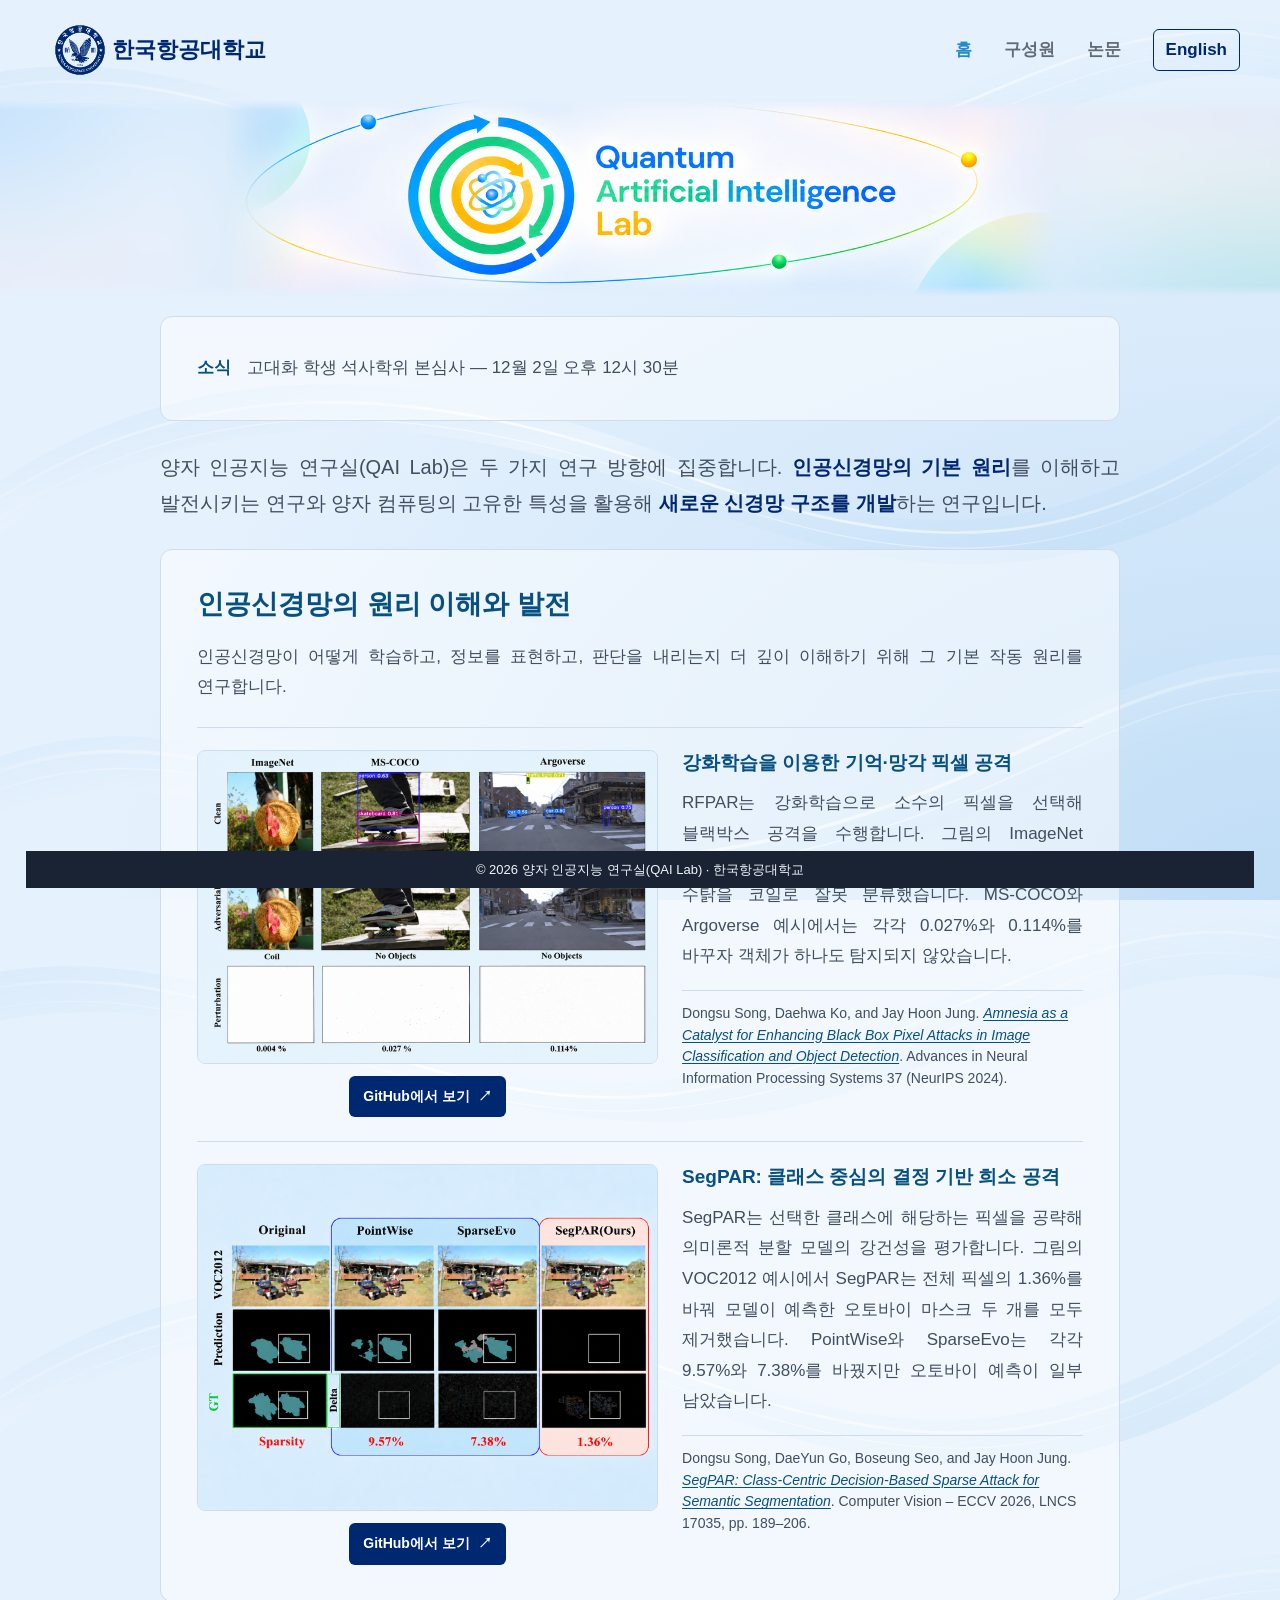
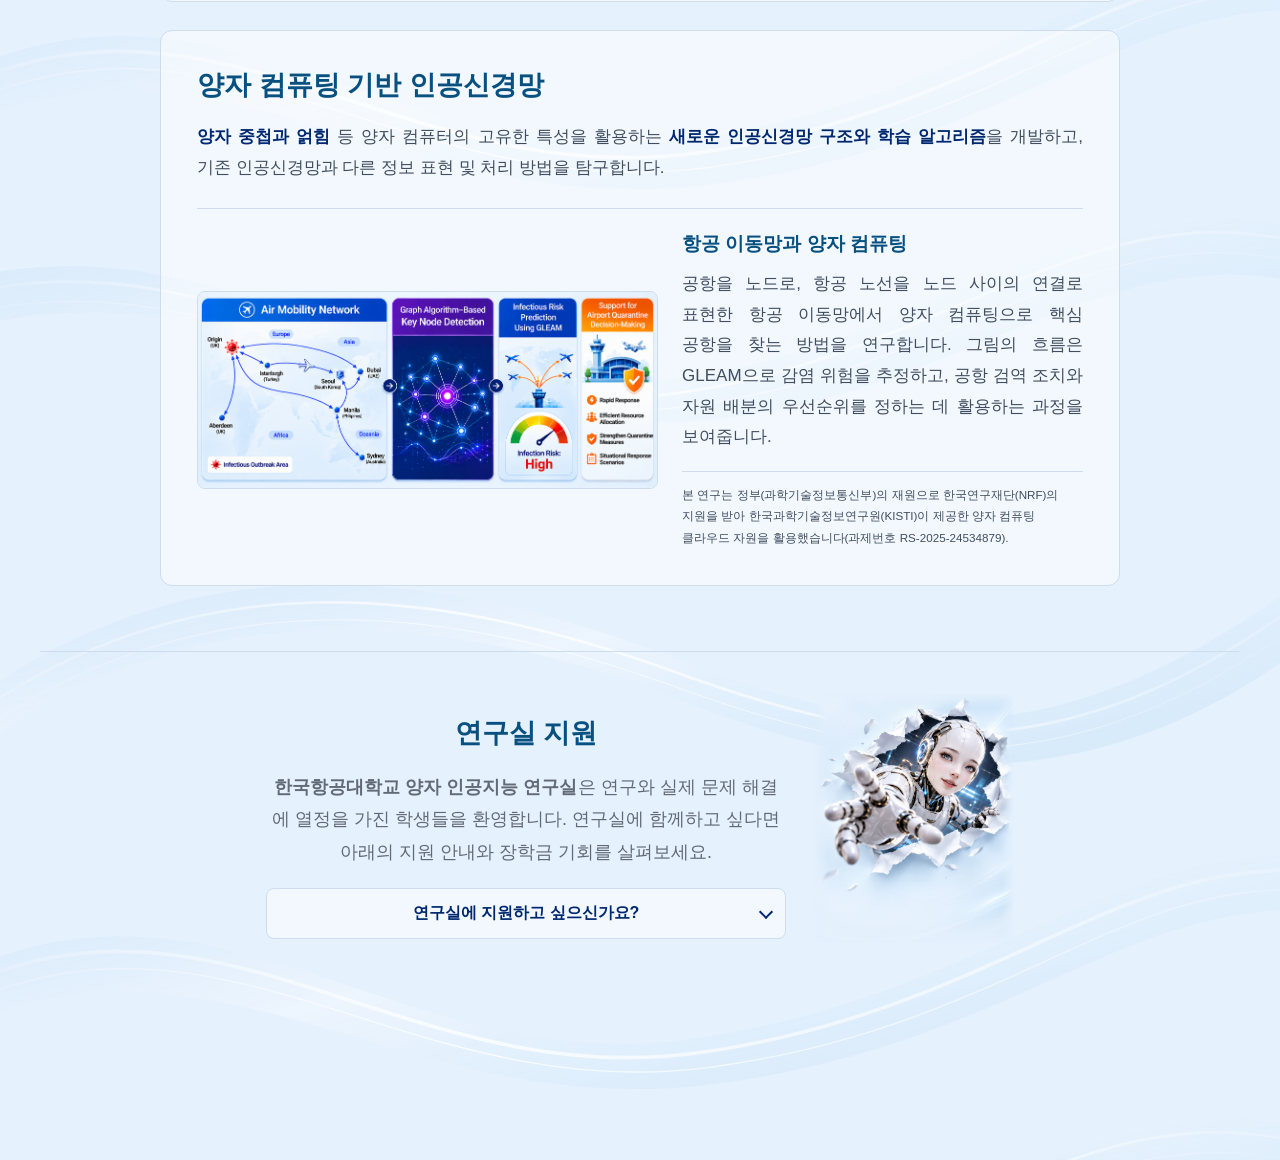
==== commit 0487001f: "Place news event before its date and time" ====
--- a/ko/index.html
+++ b/ko/index.html
@@ -32,7 +32,7 @@
     <aside class="home-news container" aria-label="연구실 소식">
       <div class="home-news-box">
         <strong class="home-news-label">소식</strong>
-        <p class="home-news-message"><time datetime="2026-12-02T12:30:00+09:00">12월 2일 오후 12시 30분</time>, 고대화 학생 석사학위 본심사.</p>
+        <p class="home-news-message">고대화 학생 석사학위 본심사 — <time datetime="2026-12-02T12:30:00+09:00">12월 2일 오후 12시 30분</time></p>
       </div>
     </aside>
     <section class="intro container" aria-label="연구실 소개">
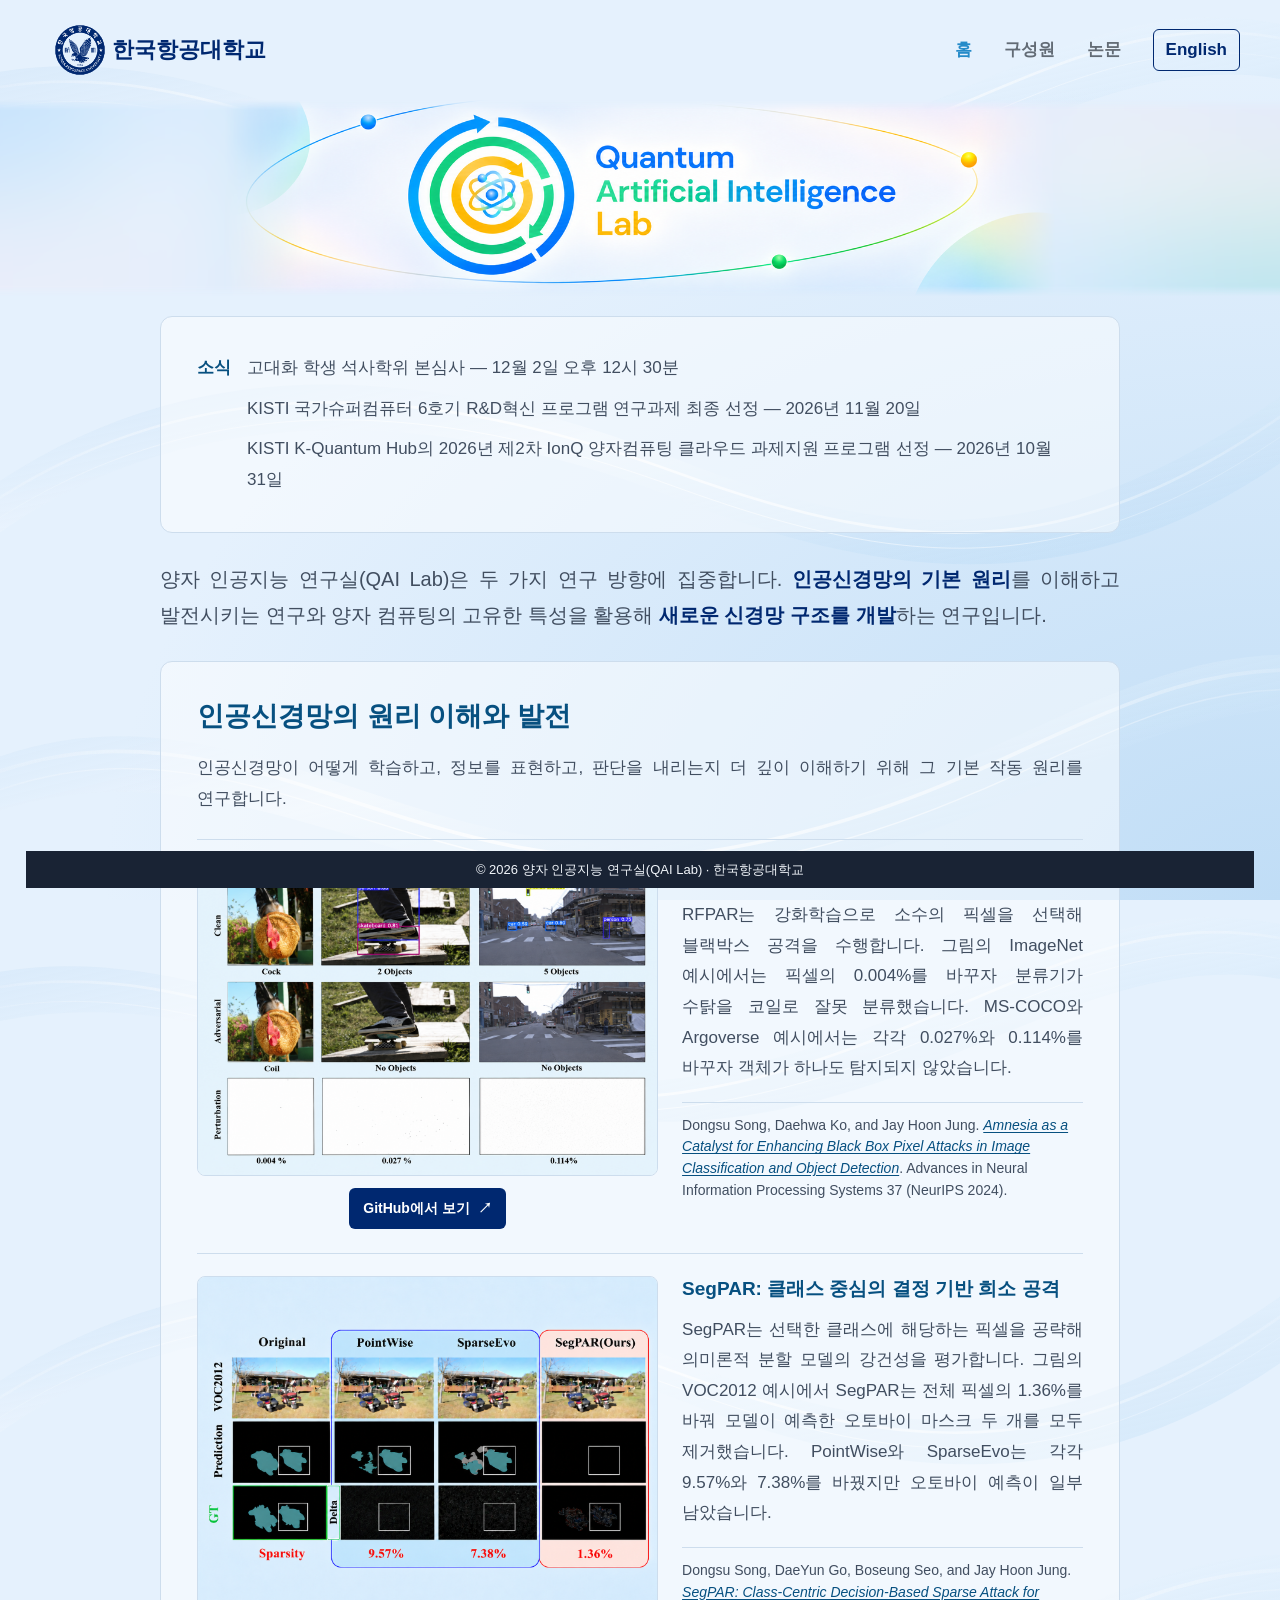
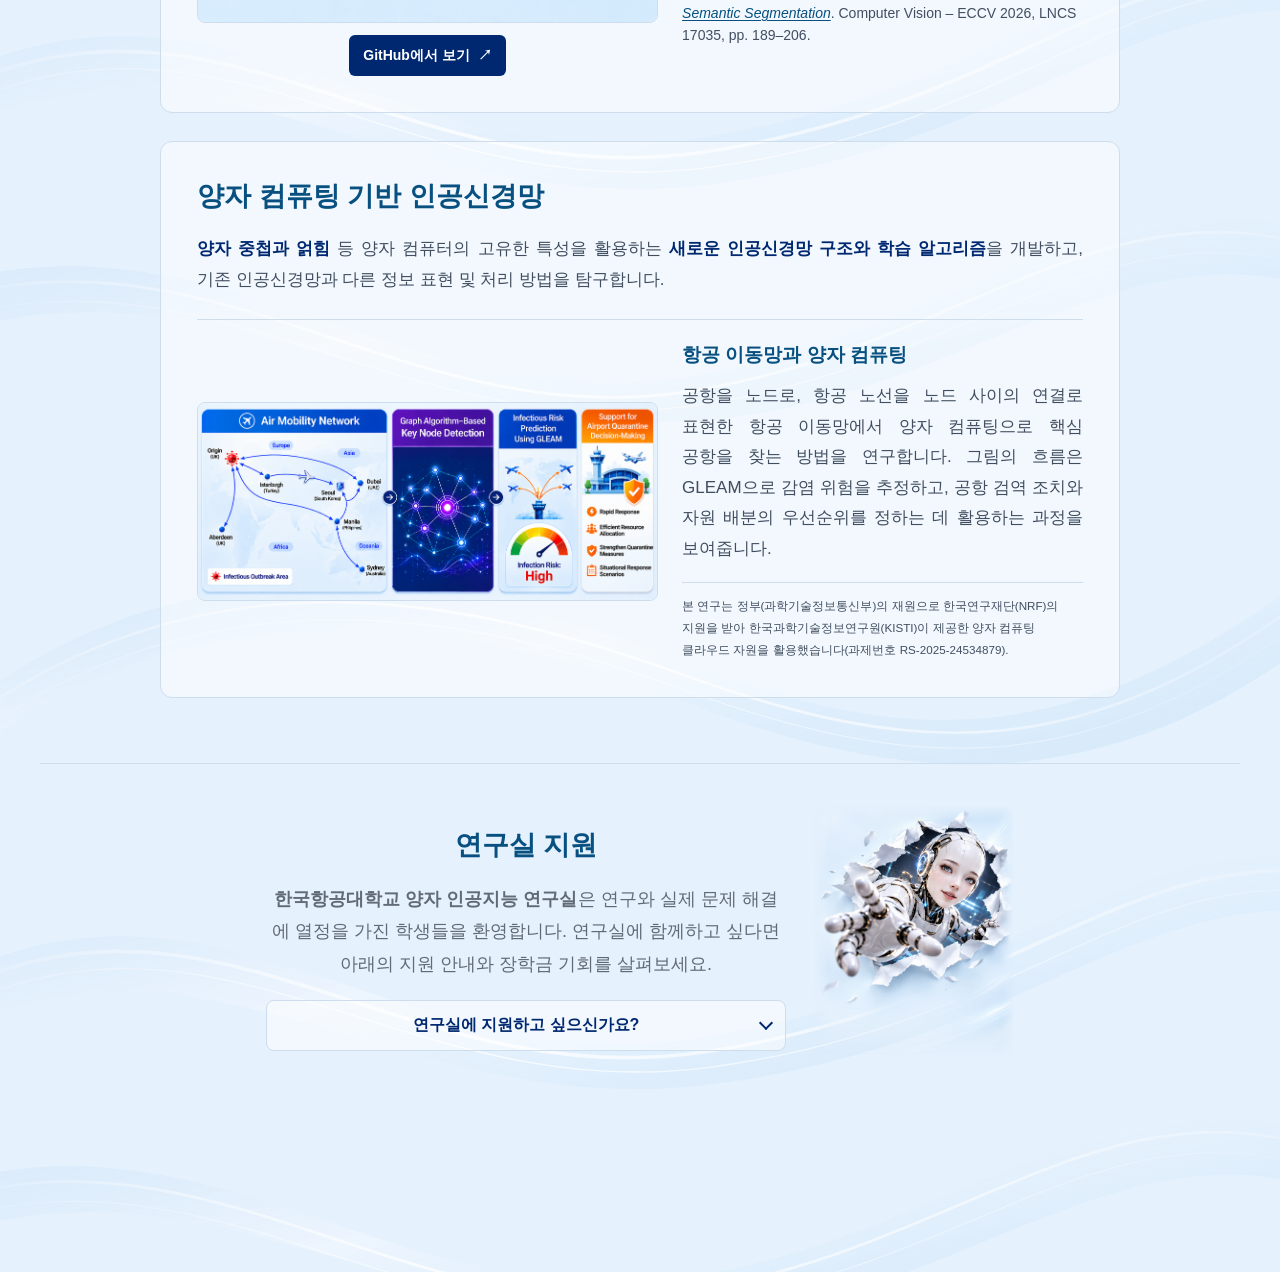
==== commit b092c2a2: "Announce KISTI R&D Innovation and IonQ cloud selections" ====
--- a/ko/index.html
+++ b/ko/index.html
@@ -32,7 +32,11 @@
     <aside class="home-news container" aria-label="연구실 소식">
       <div class="home-news-box">
         <strong class="home-news-label">소식</strong>
-        <p class="home-news-message">고대화 학생 석사학위 본심사 — <time datetime="2026-12-02T12:30:00+09:00">12월 2일 오후 12시 30분</time></p>
+        <ul class="home-news-items" role="list">
+          <li class="home-news-message">고대화 학생 석사학위 본심사 — <time datetime="2026-12-02T12:30:00+09:00">12월 2일 오후 12시 30분</time></li>
+          <li class="home-news-message">KISTI 국가슈퍼컴퓨터 6호기 R&amp;D혁신 프로그램 연구과제 최종 선정 — <time datetime="2026-11-20">2026년 11월 20일</time></li>
+          <li class="home-news-message">KISTI K-Quantum Hub의 2026년 제2차 IonQ 양자컴퓨팅 클라우드 과제지원 프로그램 선정 — <time datetime="2026-10-31">2026년 10월 31일</time></li>
+        </ul>
       </div>
     </aside>
     <section class="intro container" aria-label="연구실 소개">
--- a/assets/css/styles.css
+++ b/assets/css/styles.css
@@ -32,7 +32,8 @@
 .home-news { max-width: 960px; margin-block: 20px 0; }
 .home-news-box { display: flex; align-items: baseline; flex-wrap: wrap; gap: 8px 16px; padding: clamp(18px, 4vw, 36px); border: 1px solid var(--line); border-radius: 12px; background: rgba(255, 255, 255, 0.5); }
 .home-news-label { flex-shrink: 0; color: var(--blue); font-size: 17px; }
-.home-news-message { flex: 1 1 240px; min-width: 0; margin: 0; color: #414e60; font-size: 17px; line-height: 1.8; word-break: keep-all; overflow-wrap: anywhere; }
+.home-news-items { flex: 1 1 240px; min-width: 0; display: grid; gap: 10px; margin: 0; padding: 0; list-style: none; }
+.home-news-message { min-width: 0; margin: 0; color: #414e60; font-size: 17px; line-height: 1.8; word-break: keep-all; overflow-wrap: anywhere; }
 .intro { max-width: 960px; padding-block: 28px 65px; color: #414e60; }
 .intro p { text-align: justify; font-size: 17px; }
 .intro .intro-lead { font-size: clamp(16px, 2vw, 20px); }
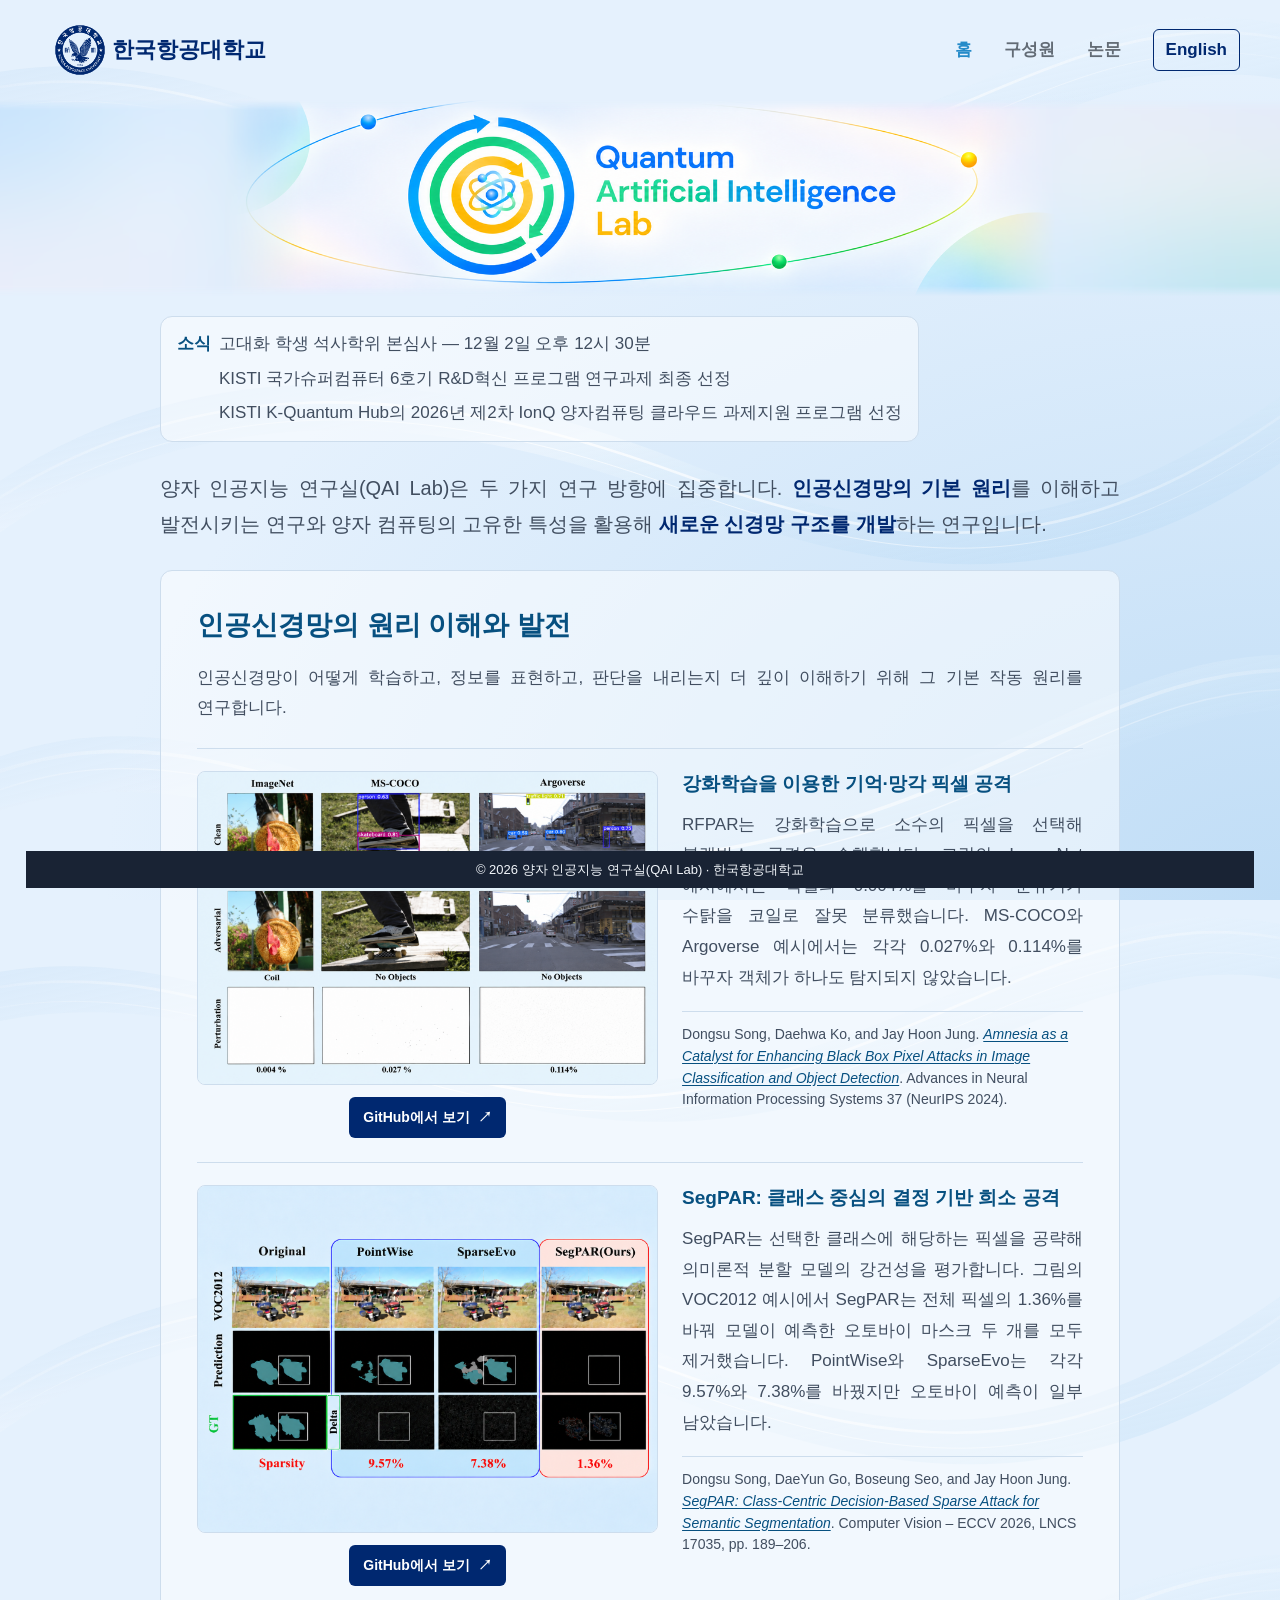
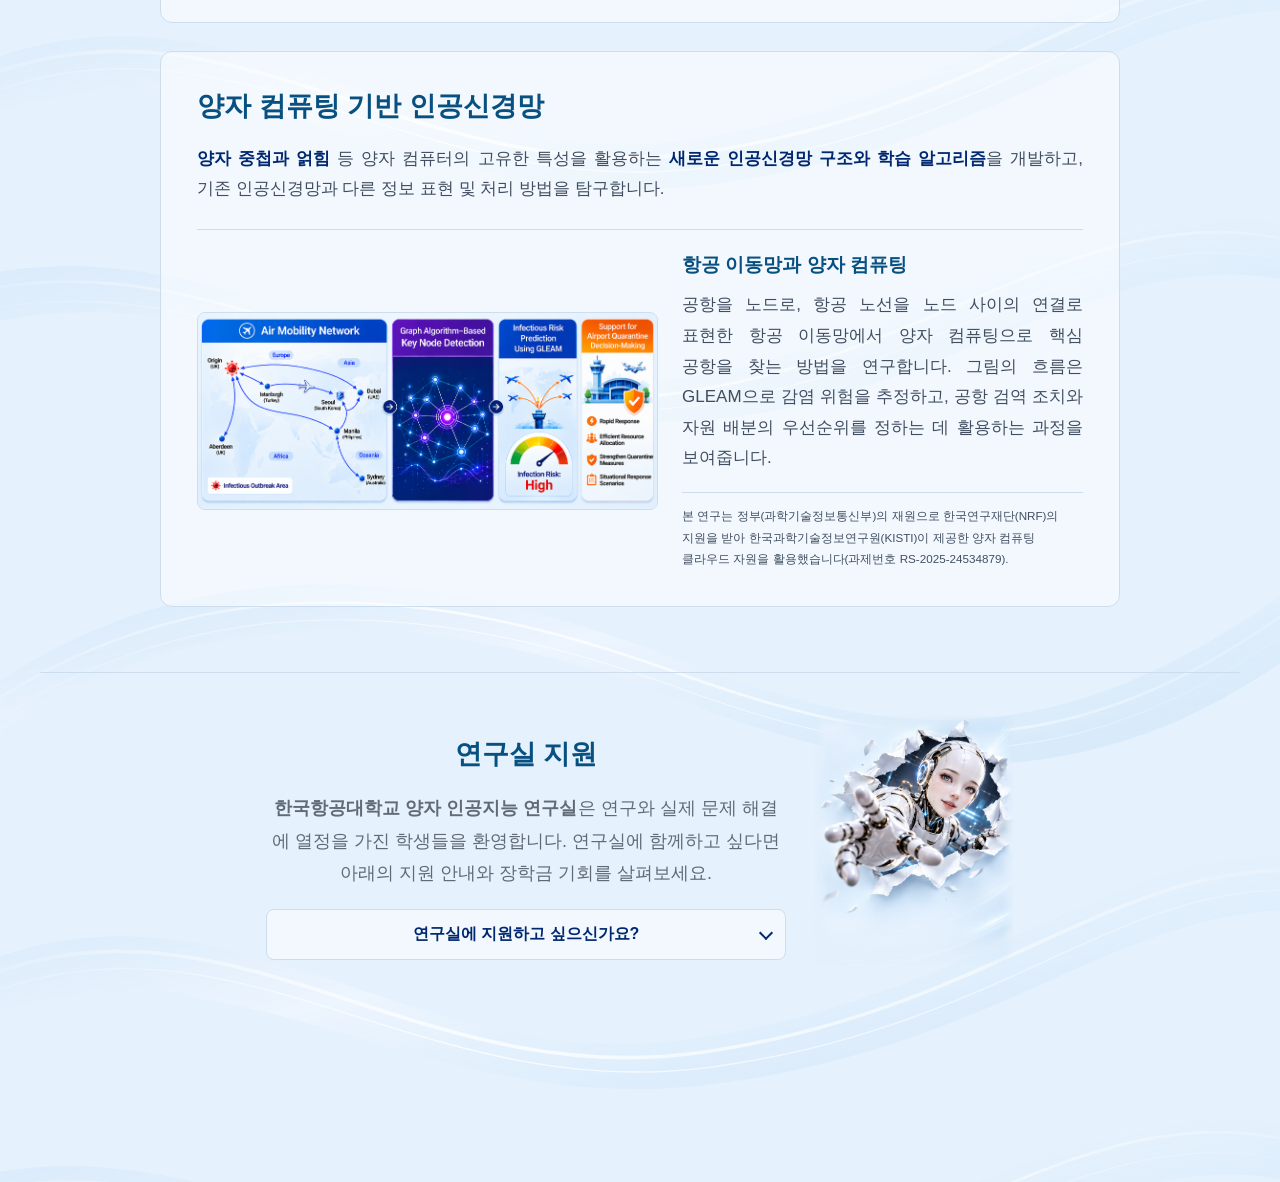
==== commit 688da075: "Compact home news box and remove award dates" ====
--- a/ko/index.html
+++ b/ko/index.html
@@ -34,8 +34,8 @@
         <strong class="home-news-label">소식</strong>
         <ul class="home-news-items" role="list">
           <li class="home-news-message">고대화 학생 석사학위 본심사 — <time datetime="2026-12-02T12:30:00+09:00">12월 2일 오후 12시 30분</time></li>
-          <li class="home-news-message">KISTI 국가슈퍼컴퓨터 6호기 R&amp;D혁신 프로그램 연구과제 최종 선정 — <time datetime="2026-11-20">2026년 11월 20일</time></li>
-          <li class="home-news-message">KISTI K-Quantum Hub의 2026년 제2차 IonQ 양자컴퓨팅 클라우드 과제지원 프로그램 선정 — <time datetime="2026-10-31">2026년 10월 31일</time></li>
+          <li class="home-news-message">KISTI 국가슈퍼컴퓨터 6호기 R&amp;D혁신 프로그램 연구과제 최종 선정</li>
+          <li class="home-news-message">KISTI K-Quantum Hub의 2026년 제2차 IonQ 양자컴퓨팅 클라우드 과제지원 프로그램 선정</li>
         </ul>
       </div>
     </aside>
--- a/assets/css/styles.css
+++ b/assets/css/styles.css
@@ -30,9 +30,9 @@
 .hero { background: transparent; }
 .hero img { display: block; width: 100%; max-width: 2172px; height: auto; margin-inline: auto; -webkit-mask-image: linear-gradient(to bottom, transparent, #000 5%, #000 95%, transparent); mask-image: linear-gradient(to bottom, transparent, #000 5%, #000 95%, transparent); }
 .home-news { max-width: 960px; margin-block: 20px 0; }
-.home-news-box { display: flex; align-items: baseline; flex-wrap: wrap; gap: 8px 16px; padding: clamp(18px, 4vw, 36px); border: 1px solid var(--line); border-radius: 12px; background: rgba(255, 255, 255, 0.5); }
+.home-news-box { display: grid; grid-template-columns: auto minmax(0, 1fr); align-items: start; gap: 8px; width: fit-content; max-width: 100%; padding: 12px 16px; border: 1px solid var(--line); border-radius: 12px; background: rgba(255, 255, 255, 0.5); }
 .home-news-label { flex-shrink: 0; color: var(--blue); font-size: 17px; }
-.home-news-items { flex: 1 1 240px; min-width: 0; display: grid; gap: 10px; margin: 0; padding: 0; list-style: none; }
+.home-news-items { min-width: 0; display: grid; gap: 4px; margin: 0; padding: 0; list-style: none; }
 .home-news-message { min-width: 0; margin: 0; color: #414e60; font-size: 17px; line-height: 1.8; word-break: keep-all; overflow-wrap: anywhere; }
 .intro { max-width: 960px; padding-block: 28px 65px; color: #414e60; }
 .intro p { text-align: justify; font-size: 17px; }
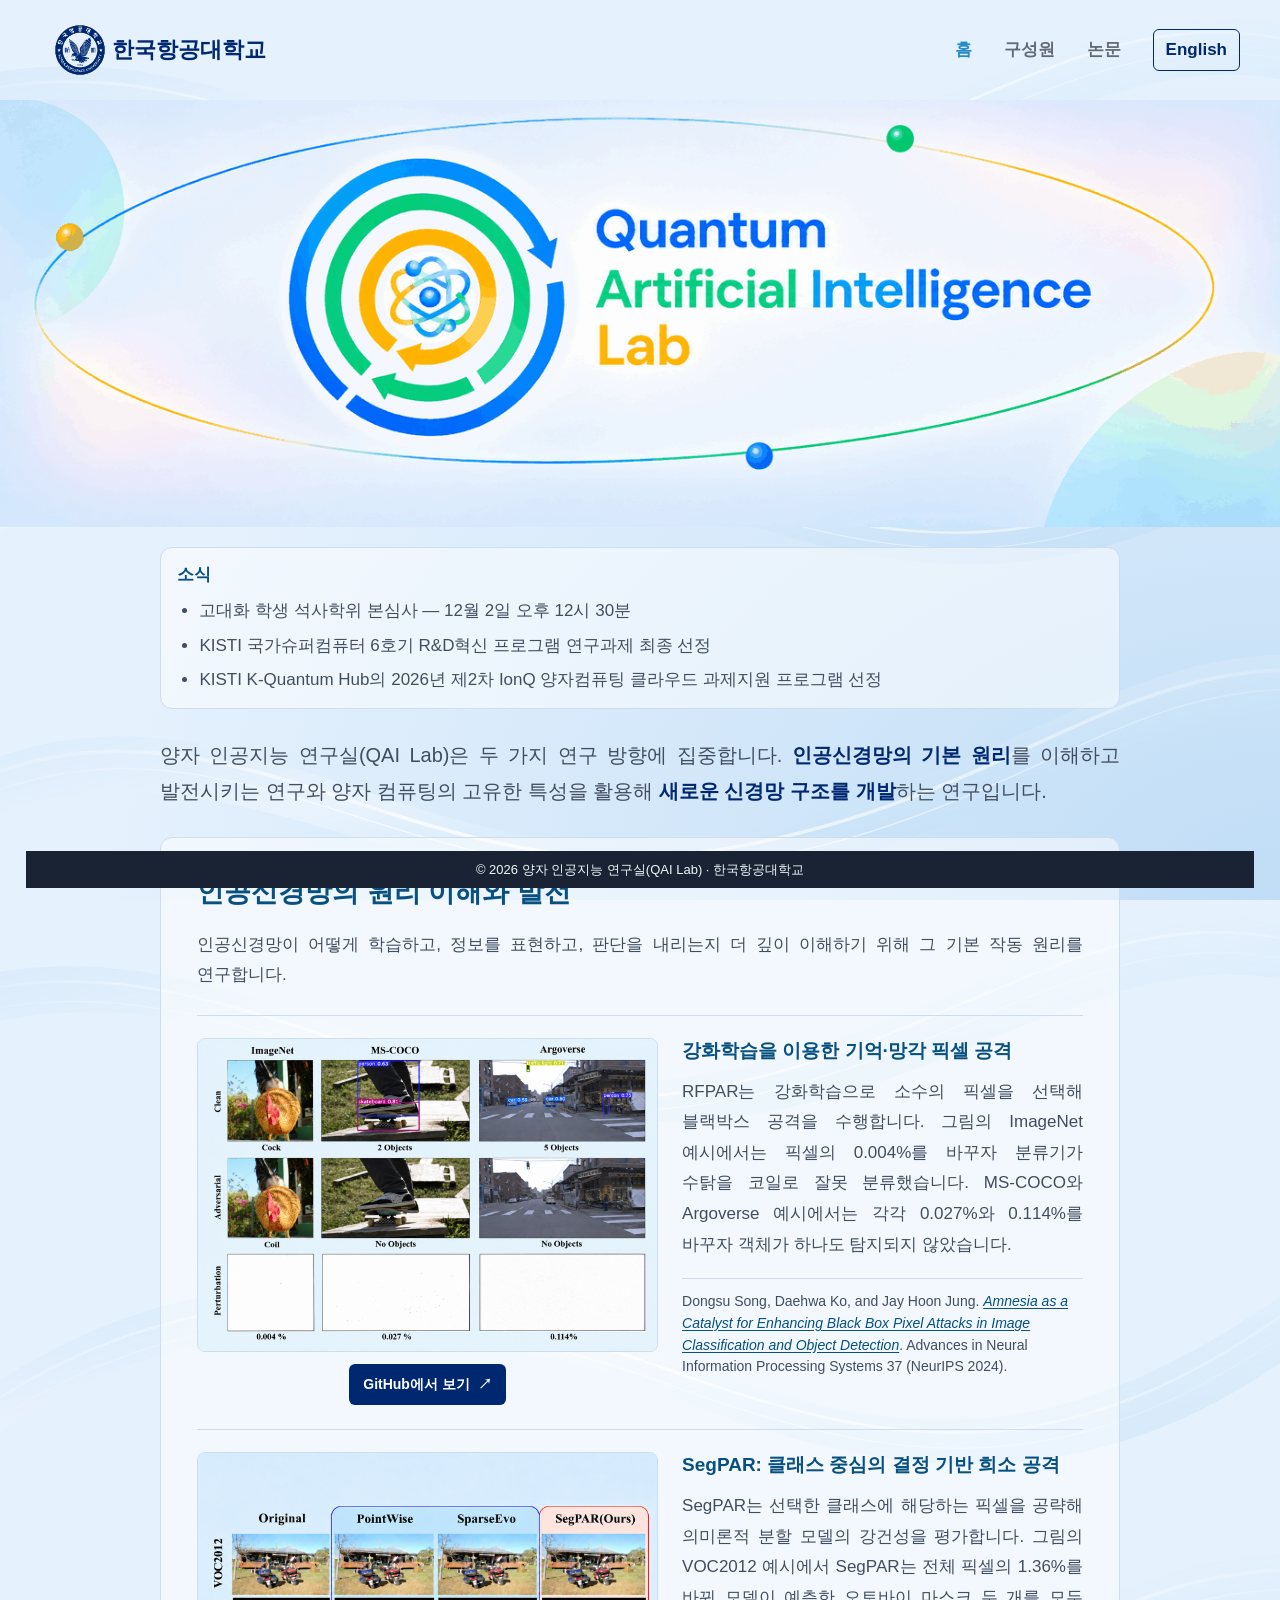
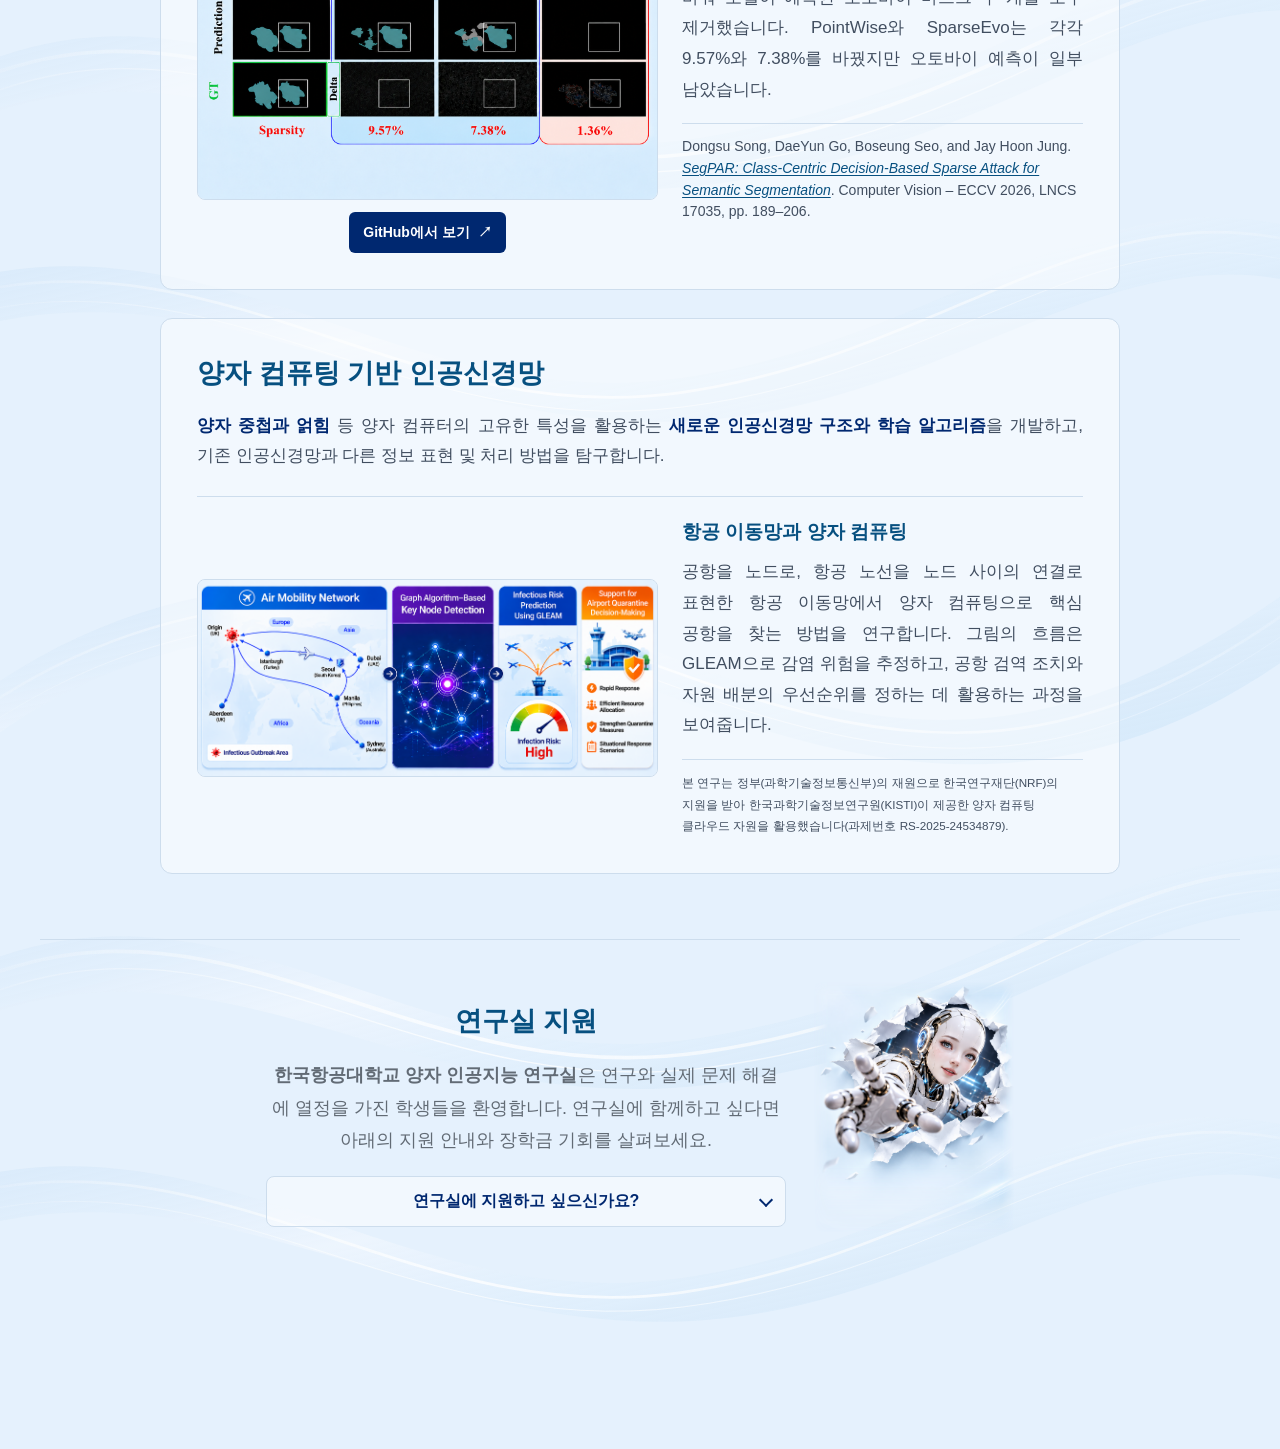
==== commit 1c7b0e0f: "Use animated orbiting QAI Lab banner on both home pages" ====
--- a/ko/index.html
+++ b/ko/index.html
@@ -27,7 +27,7 @@
   </header>
   <main id="main">
     <section class="hero" id="home" aria-label="양자 인공지능 연구실">
-      <img src="../assets/images/Quantum_AI_Lab_redrawn_2172x333.png" width="2172" height="333" fetchpriority="high" alt="양자 인공지능 연구실 배너">
+      <img src="../assets/images/QAI_Lab_orbiting_beads.gif" width="1392" height="464" fetchpriority="high" alt="양자 인공지능 연구실 배너">
     </section>
     <aside class="home-news container" aria-label="연구실 소식">
       <div class="home-news-box">
--- a/assets/css/styles.css
+++ b/assets/css/styles.css
@@ -28,11 +28,12 @@
 .nav-links .language-switch:hover { background: #dceafa; }
 :lang(ko) .intro p { word-break: keep-all; overflow-wrap: anywhere; }
 .hero { background: transparent; }
-.hero img { display: block; width: 100%; max-width: 2172px; height: auto; margin-inline: auto; -webkit-mask-image: linear-gradient(to bottom, transparent, #000 5%, #000 95%, transparent); mask-image: linear-gradient(to bottom, transparent, #000 5%, #000 95%, transparent); }
+.hero img { display: block; width: 100%; max-width: 1392px; height: auto; margin-inline: auto; }
 .home-news { max-width: 960px; margin-block: 20px 0; }
-.home-news-box { display: grid; grid-template-columns: auto minmax(0, 1fr); align-items: start; gap: 8px; width: fit-content; max-width: 100%; padding: 12px 16px; border: 1px solid var(--line); border-radius: 12px; background: rgba(255, 255, 255, 0.5); }
-.home-news-label { flex-shrink: 0; color: var(--blue); font-size: 17px; }
-.home-news-items { min-width: 0; display: grid; gap: 4px; margin: 0; padding: 0; list-style: none; }
+.home-news-box { width: 100%; padding: 12px 16px; border: 1px solid var(--line); border-radius: 12px; background: rgba(255, 255, 255, 0.5); }
+.home-news-label { display: block; margin-bottom: 6px; color: var(--blue); font-size: 17px; }
+.home-news-items { min-width: 0; margin: 0; padding: 0 0 0 1.4em; list-style: disc; }
+.home-news-message + .home-news-message { margin-top: 4px; }
 .home-news-message { min-width: 0; margin: 0; color: #414e60; font-size: 17px; line-height: 1.8; word-break: keep-all; overflow-wrap: anywhere; }
 .intro { max-width: 960px; padding-block: 28px 65px; color: #414e60; }
 .intro p { text-align: justify; font-size: 17px; }
